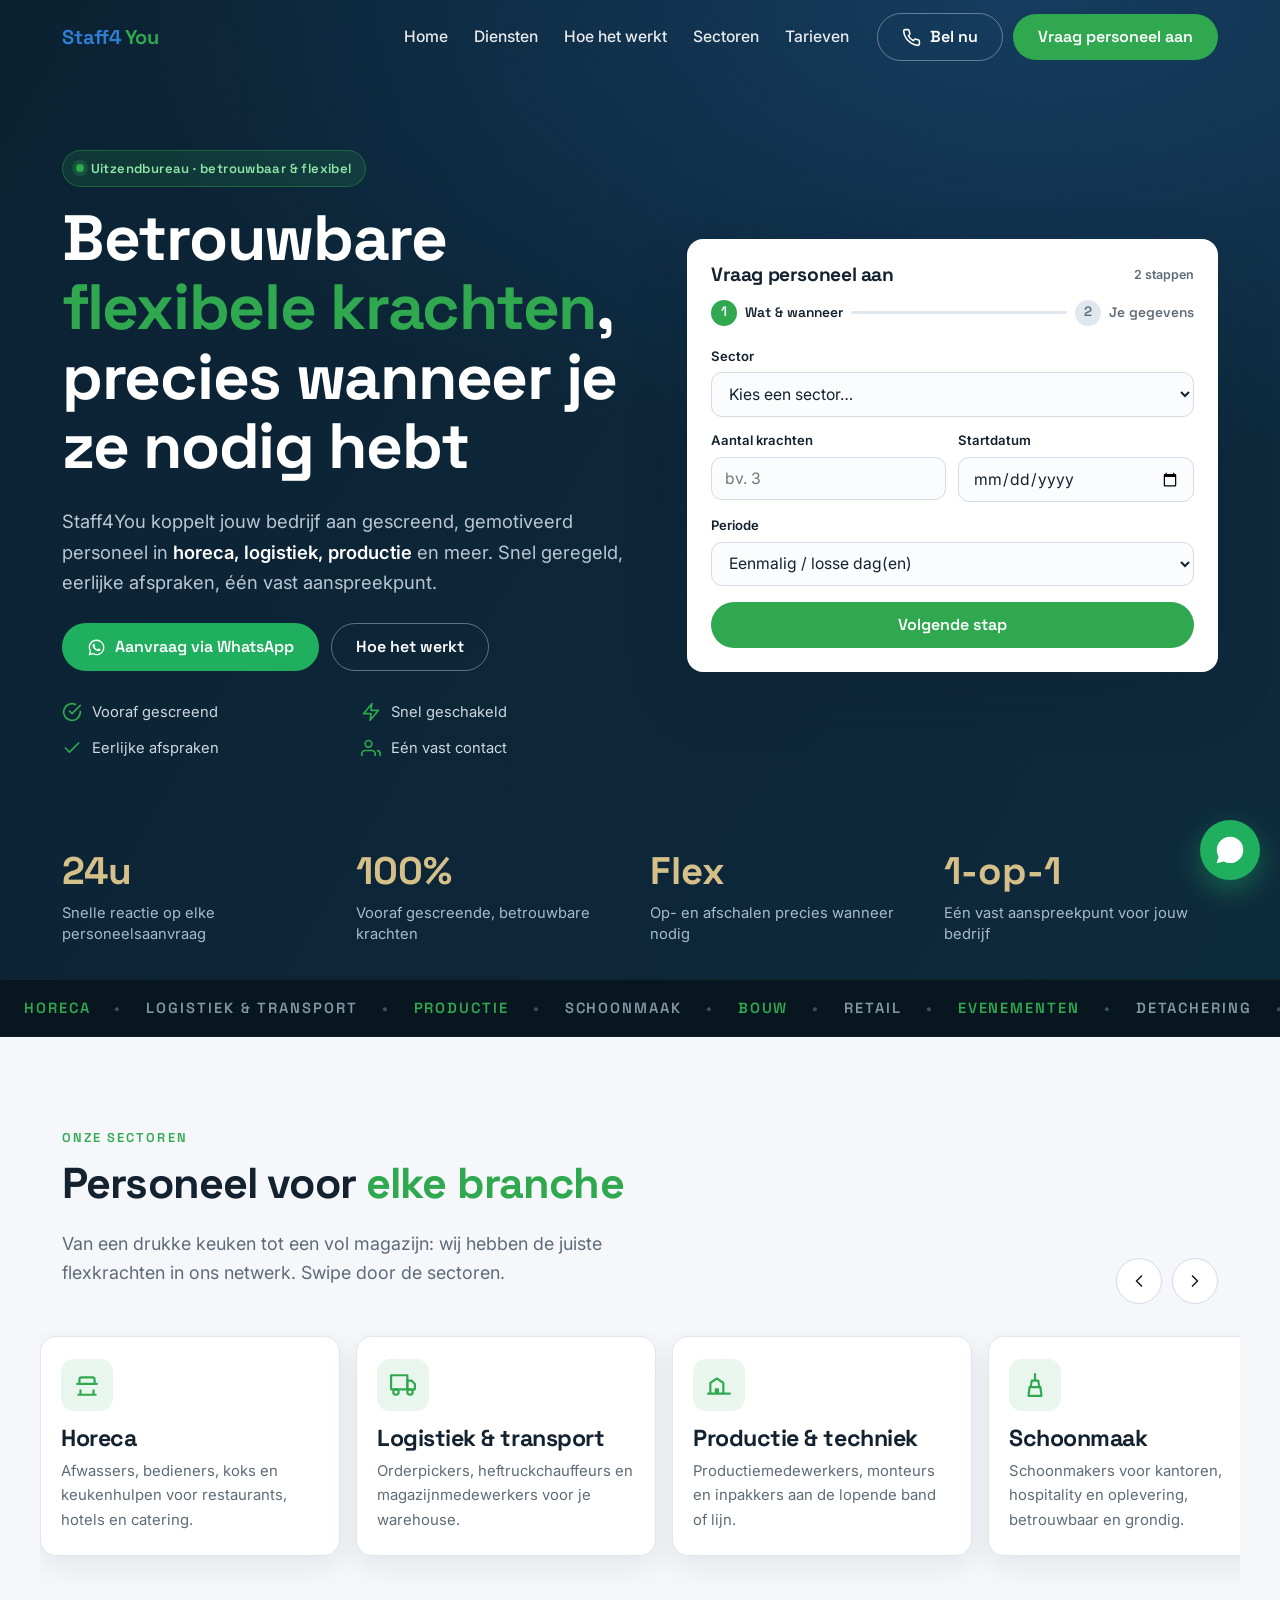
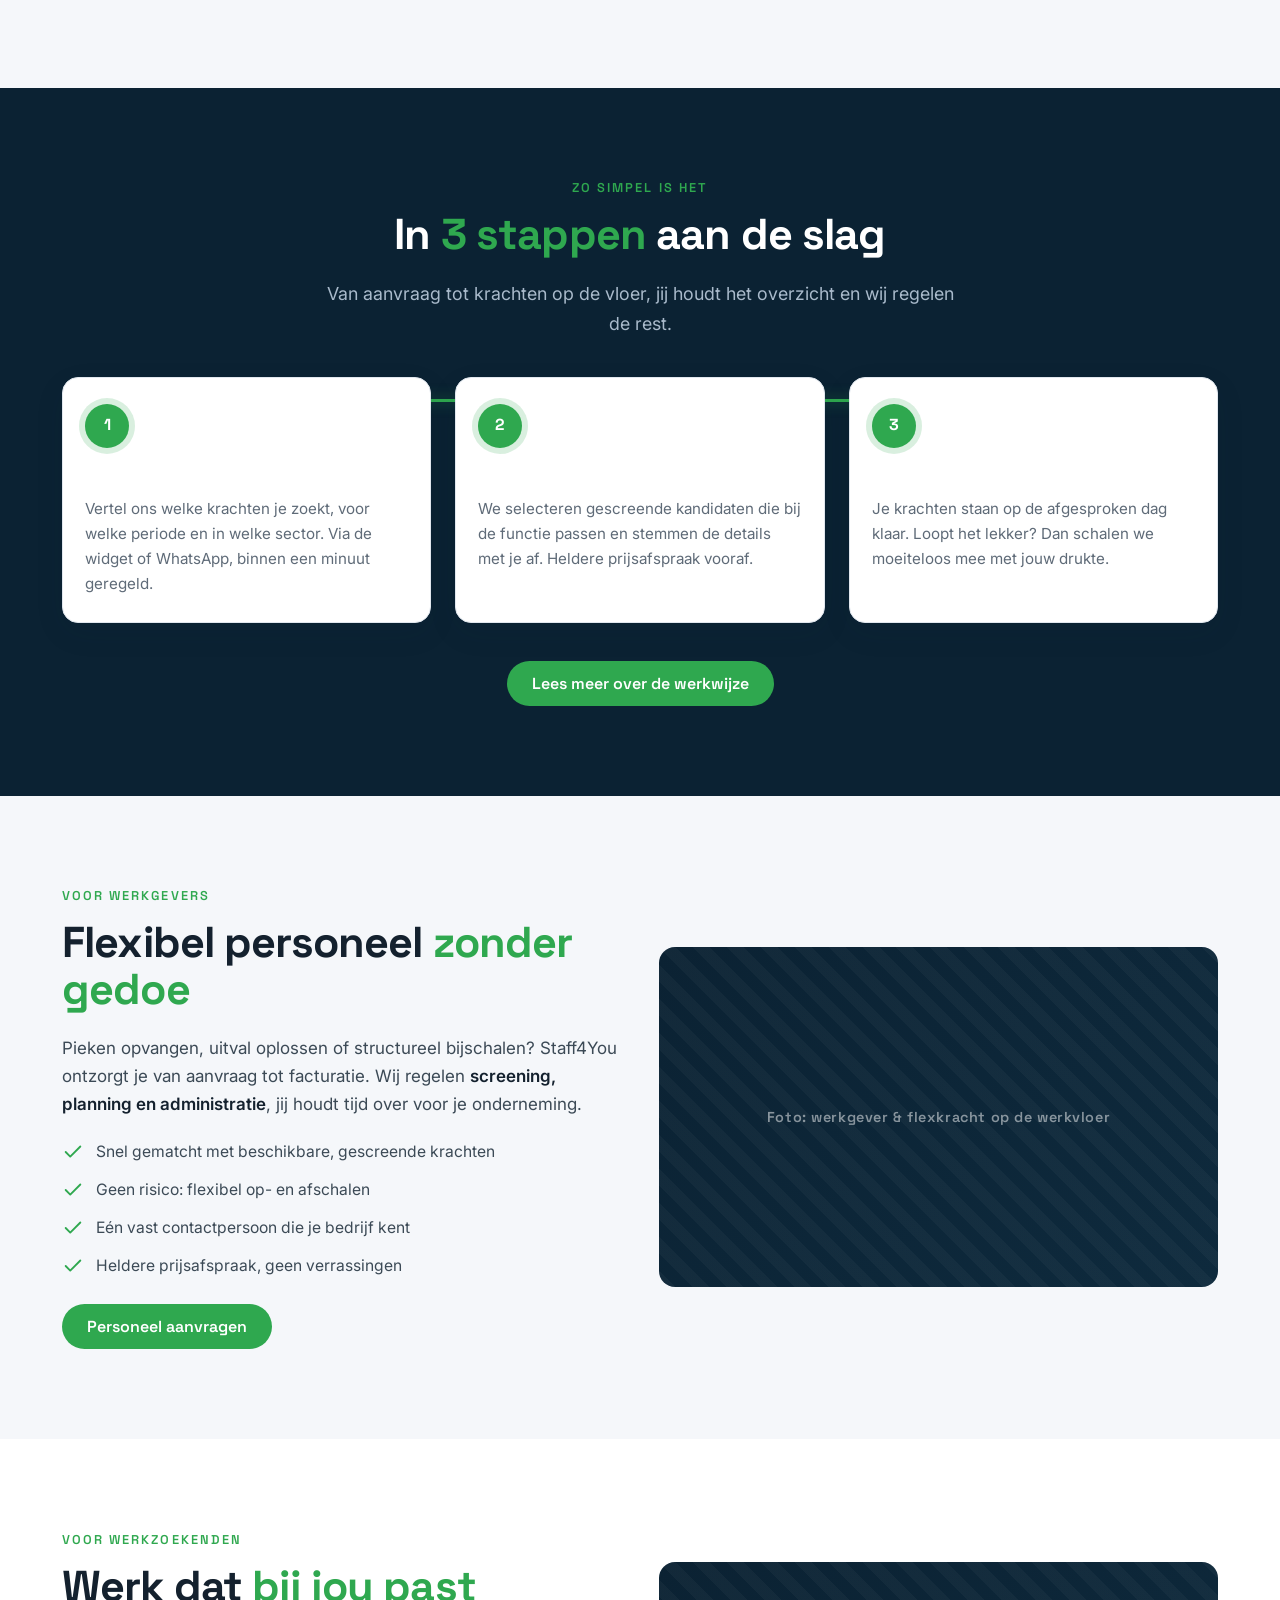
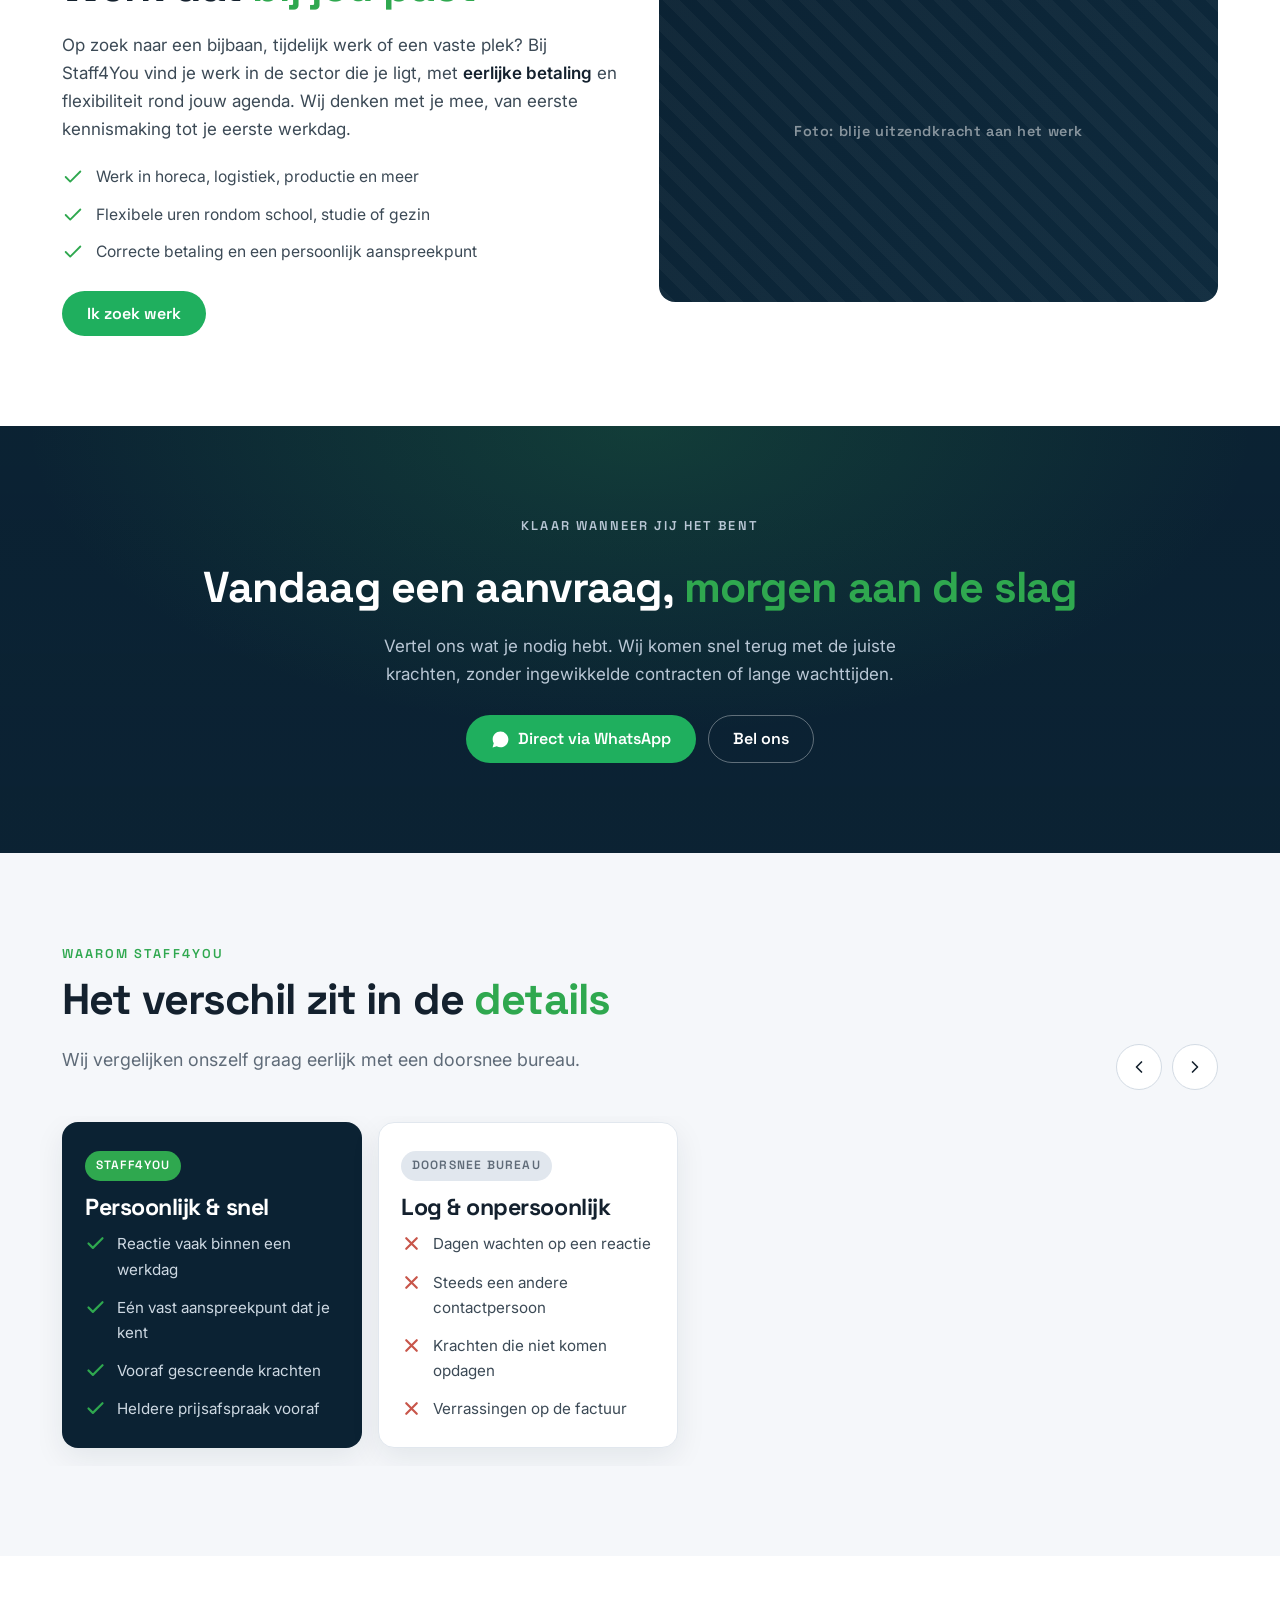
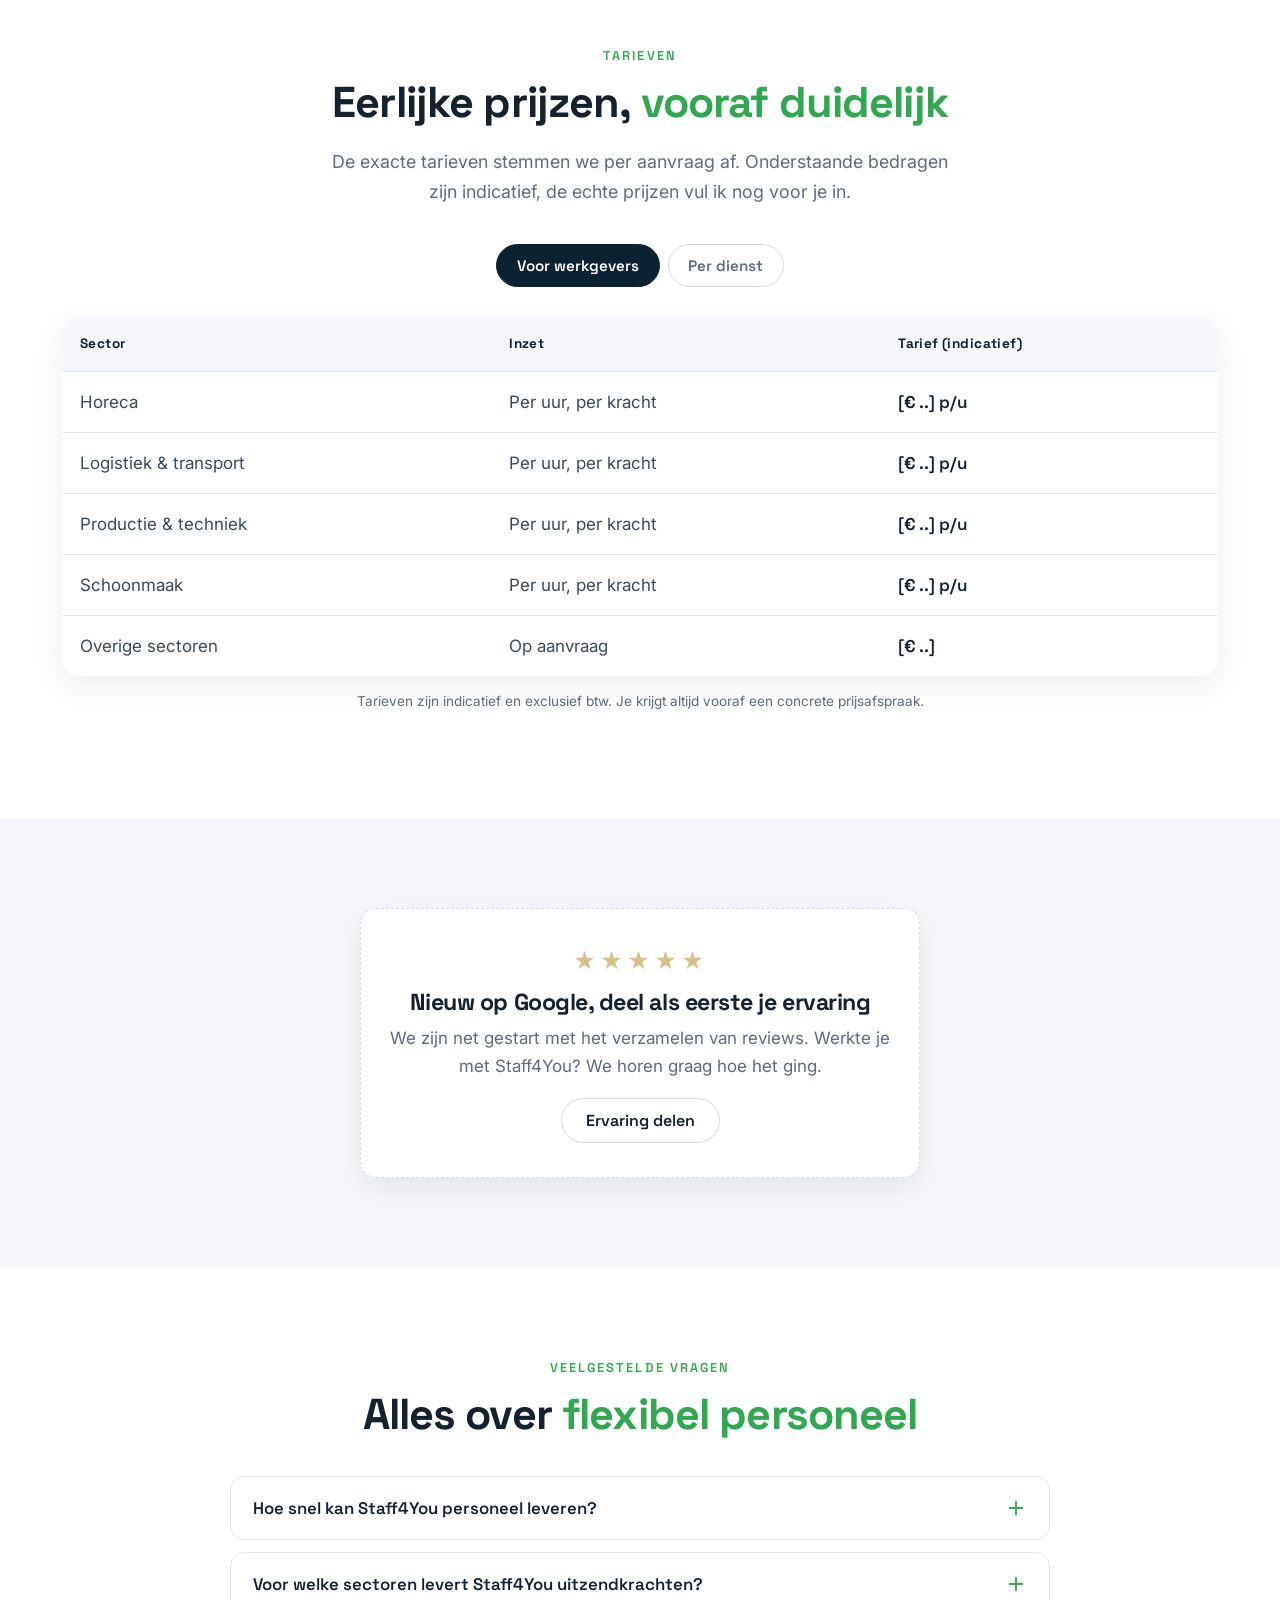
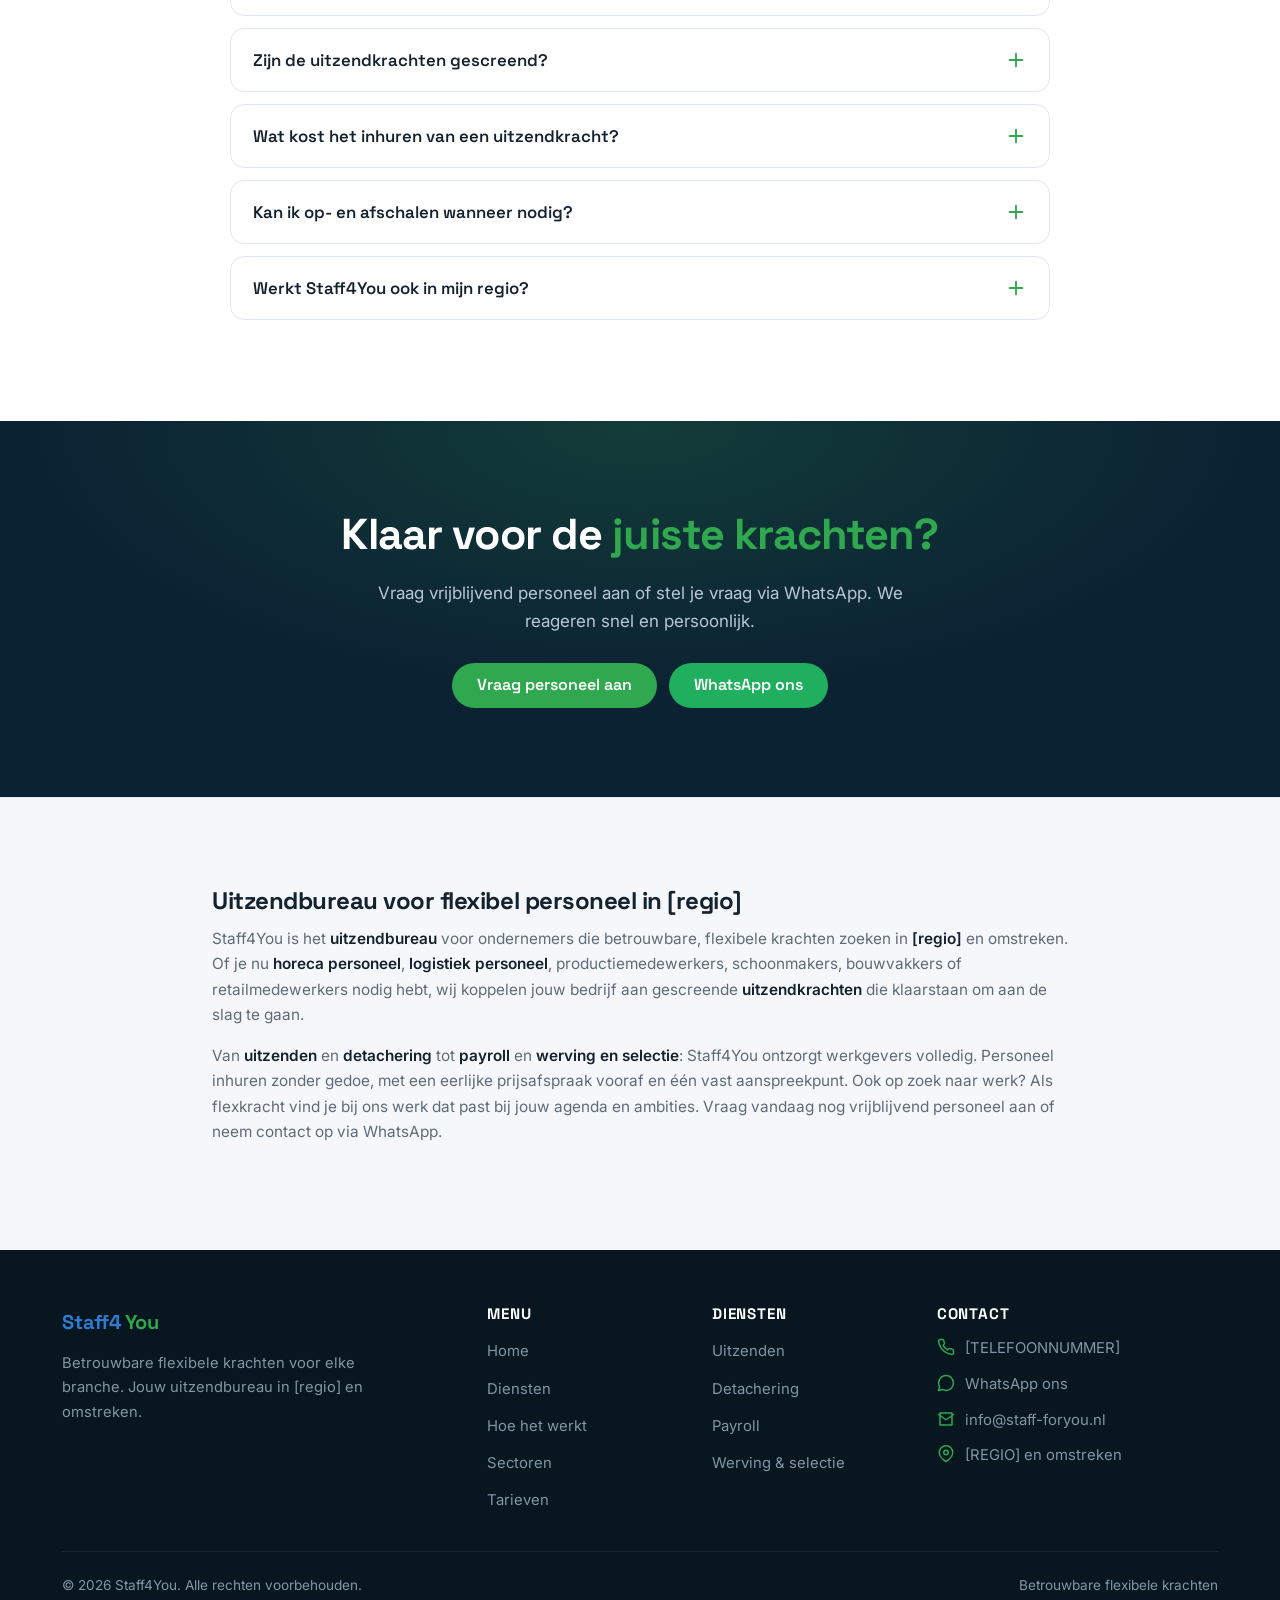
==== index.html @ c3984988 "Staff4You uitzendbureau: statische site (home, diensten, hoe het werkt) Palet Blauw & Groen, aanvraa" ====
<!DOCTYPE html>
<html lang="nl">
<head>
<meta charset="UTF-8">
<meta name="viewport" content="width=device-width, initial-scale=1.0">
<title>Staff4You | Uitzendbureau voor betrouwbare, flexibele krachten</title>
<meta name="description" content="Staff4You is jouw uitzendbureau voor betrouwbare, flexibele krachten in horeca, logistiek, productie en meer. Snel gescreend personeel in [regio]. Vraag vrijblijvend personeel aan via WhatsApp.">
<meta name="keywords" content="uitzendbureau, flexkrachten, personeel inhuren, horeca personeel, logistiek personeel, uitzendkracht [regio]">
<link rel="preconnect" href="https://fonts.googleapis.com">
<link rel="preconnect" href="https://fonts.gstatic.com" crossorigin>
<link href="https://fonts.googleapis.com/css2?family=Space+Grotesk:wght@500;600;700&family=Inter:wght@400;500;600&display=swap" rel="stylesheet">
<link rel="stylesheet" href="css/styles.css">
<link rel="icon" href="img/logo.png">
<script type="application/ld+json">
{
  "@context":"https://schema.org",
  "@type":"EmploymentAgency",
  "name":"Staff4You",
  "description":"Uitzendbureau voor betrouwbare, flexibele krachten in horeca, logistiek, productie en meer.",
  "email":"info@staff-foryou.nl",
  "areaServed":"[regio]",
  "url":"",
  "slogan":"Betrouwbare flexibele krachten",
  "knowsAbout":["Uitzendwerk","Detachering","Payroll","Werving en selectie"]
}
</script>
<script type="application/ld+json">
{
  "@context":"https://schema.org",
  "@type":"FAQPage",
  "mainEntity":[
    {"@type":"Question","name":"Hoe snel kan Staff4You personeel leveren?","acceptedAnswer":{"@type":"Answer","text":"Vaak reageren we binnen een werkdag op je aanvraag. Voor spoedaanvragen schakelen we direct met ons netwerk van beschikbare flexkrachten."}},
    {"@type":"Question","name":"Voor welke sectoren levert Staff4You uitzendkrachten?","acceptedAnswer":{"@type":"Answer","text":"Wij leveren personeel voor onder andere horeca, logistiek en transport, productie en techniek, schoonmaak, bouw, retail en evenementen."}},
    {"@type":"Question","name":"Zijn de uitzendkrachten van Staff4You gescreend?","acceptedAnswer":{"@type":"Answer","text":"Ja, elke kandidaat wordt vooraf gescreend op ervaring, betrouwbaarheid en de juiste papieren voor de functie."}},
    {"@type":"Question","name":"Wat kost het inhuren van een uitzendkracht?","acceptedAnswer":{"@type":"Answer","text":"De tarieven hangen af van functie, sector en periode. Je krijgt vooraf een heldere prijsafspraak, zonder verrassingen achteraf."}},
    {"@type":"Question","name":"Kan ik op- en afschalen wanneer nodig?","acceptedAnswer":{"@type":"Answer","text":"Zeker. Flexibiliteit is het uitgangspunt: je schaalt op tijdens drukke periodes en af zodra het rustiger wordt."}},
    {"@type":"Question","name":"Werkt Staff4You ook in mijn regio?","acceptedAnswer":{"@type":"Answer","text":"Wij zijn actief in [regio] en omstreken. Neem contact op om te checken of we ook bij jou personeel kunnen leveren."}}
  ]
}
</script>
</head>
<body>

<!-- ===== Header ===== -->
<header class="header">
  <div class="wrap bar">
    <a href="index.html" class="brand" aria-label="Staff4You home">
      <img src="img/logo.png" alt="Staff4You" onerror="this.style.display='none';this.nextElementSibling.style.display='flex'">
      <span class="brand-fallback" style="display:none"><span class="b1">Staff4</span><span class="b2">You</span></span>
    </a>
    <nav class="nav">
      <a href="index.html">Home</a>
      <a href="diensten.html">Diensten</a>
      <a href="hoe-het-werkt.html">Hoe het werkt</a>
      <a href="index.html#sectoren">Sectoren</a>
      <a href="index.html#tarieven">Tarieven</a>
    </nav>
    <div class="header-cta">
      <a class="btn btn-ghost-light" data-tel href="#"><svg viewBox="0 0 24 24" fill="none" stroke="currentColor" stroke-width="2" stroke-linecap="round" stroke-linejoin="round"><path d="M22 16.92v3a2 2 0 0 1-2.18 2 19.79 19.79 0 0 1-8.63-3.07 19.5 19.5 0 0 1-6-6 19.79 19.79 0 0 1-3.07-8.67A2 2 0 0 1 4.11 2h3a2 2 0 0 1 2 1.72c.13.9.36 1.79.7 2.63a2 2 0 0 1-.45 2.11L8.09 9.91a16 16 0 0 0 6 6l1.45-1.27a2 2 0 0 1 2.11-.45c.84.34 1.73.57 2.63.7A2 2 0 0 1 22 16.92z"/></svg>Bel nu</a>
      <a class="btn btn-accent" href="#aanvraag">Vraag personeel aan</a>
    </div>
    <button class="hamburger" id="menuOpen" aria-label="Menu openen"><span></span><span></span><span></span></button>
  </div>
</header>

<!-- Mobiel menu -->
<div class="mobile-menu" id="mobileMenu">
  <div class="mm-top">
    <span class="brand"><span class="brand-fallback"><span class="b1">Staff4</span><span class="b2">You</span></span></span>
    <button class="mm-close" id="menuClose" aria-label="Menu sluiten">&times;</button>
  </div>
  <a href="index.html">Home</a>
  <a href="diensten.html">Diensten</a>
  <a href="hoe-het-werkt.html">Hoe het werkt</a>
  <a href="index.html#sectoren">Sectoren</a>
  <a href="index.html#tarieven">Tarieven</a>
  <div class="mm-cta">
    <a class="btn btn-accent" href="#aanvraag">Vraag personeel aan</a>
    <a class="btn btn-ghost-light" data-tel href="#">Bel nu</a>
  </div>
</div>

<!-- ===== Hero ===== -->
<section class="hero" id="top">
  <div class="hero-bg"></div>
  <div class="wrap">
    <div class="hero-grid">
      <div>
        <span class="badge-pill"><span class="dot"></span>Uitzendbureau &middot; betrouwbaar &amp; flexibel</span>
        <h1>Betrouwbare<br><span class="accent">flexibele krachten</span>,<br>precies wanneer je ze nodig hebt</h1>
        <p class="hero-sub">Staff4You koppelt jouw bedrijf aan gescreend, gemotiveerd personeel in <strong>horeca, logistiek, productie</strong> en meer. Snel geregeld, eerlijke afspraken, één vast aanspreekpunt.</p>
        <div class="hero-actions">
          <a class="btn btn-wa" data-wa="Hoi Staff4You, ik wil graag personeel aanvragen." href="#"><svg viewBox="0 0 24 24" fill="currentColor"><path d="M12.04 2C6.58 2 2.13 6.45 2.13 11.91c0 1.75.46 3.45 1.32 4.95L2 22l5.25-1.38a9.9 9.9 0 0 0 4.79 1.22h.01c5.46 0 9.91-4.45 9.91-9.91 0-2.65-1.03-5.14-2.9-7.01A9.82 9.82 0 0 0 12.04 2zm0 18.15h-.01a8.2 8.2 0 0 1-4.19-1.15l-.3-.18-3.11.82.83-3.04-.2-.31a8.24 8.24 0 0 1-1.26-4.38c0-4.54 3.7-8.24 8.25-8.24 2.2 0 4.27.86 5.82 2.42a8.18 8.18 0 0 1 2.41 5.83c0 4.54-3.7 8.24-8.24 8.24zm4.52-6.17c-.25-.12-1.47-.72-1.69-.81-.23-.08-.39-.12-.56.12-.16.25-.64.81-.79.97-.14.17-.29.19-.54.06-.25-.12-1.05-.39-2-1.23-.74-.66-1.24-1.47-1.38-1.72-.14-.25-.02-.38.11-.51.11-.11.25-.29.37-.43.13-.14.17-.25.25-.41.08-.17.04-.31-.02-.43-.06-.12-.56-1.35-.77-1.85-.2-.48-.41-.42-.56-.43-.14-.01-.31-.01-.48-.01-.17 0-.43.06-.66.31-.23.25-.86.85-.86 2.07 0 1.22.89 2.4 1.01 2.56.12.17 1.75 2.67 4.23 3.74.59.26 1.05.41 1.41.52.59.19 1.13.16 1.56.1.48-.07 1.47-.6 1.68-1.18.21-.58.21-1.07.14-1.18-.06-.11-.22-.17-.47-.29z"/></svg>Aanvraag via WhatsApp</a>
          <a class="btn btn-ghost-light" href="hoe-het-werkt.html">Hoe het werkt</a>
        </div>
        <div class="trust-chips">
          <div class="chip"><svg viewBox="0 0 24 24" fill="none" stroke="currentColor" stroke-width="2" stroke-linecap="round" stroke-linejoin="round"><path d="M22 11.08V12a10 10 0 1 1-5.93-9.14"/><polyline points="22 4 12 14.01 9 11.01"/></svg>Vooraf gescreend</div>
          <div class="chip"><svg viewBox="0 0 24 24" fill="none" stroke="currentColor" stroke-width="2" stroke-linecap="round" stroke-linejoin="round"><path d="M13 2L3 14h9l-1 8 10-12h-9l1-8z"/></svg>Snel geschakeld</div>
          <div class="chip"><svg viewBox="0 0 24 24" fill="none" stroke="currentColor" stroke-width="2" stroke-linecap="round" stroke-linejoin="round"><path d="M20 6L9 17l-5-5"/></svg>Eerlijke afspraken</div>
          <div class="chip"><svg viewBox="0 0 24 24" fill="none" stroke="currentColor" stroke-width="2" stroke-linecap="round" stroke-linejoin="round"><path d="M17 21v-2a4 4 0 0 0-4-4H5a4 4 0 0 0-4 4v2"/><circle cx="9" cy="7" r="4"/><path d="M23 21v-2a4 4 0 0 0-3-3.87"/></svg>Eén vast contact</div>
        </div>
      </div>

      <!-- Aanvraag-widget -->
      <div class="widget reveal" id="aanvraag">
        <div class="widget-head">
          <h3>Vraag personeel aan</h3>
          <span style="font-size:.78rem;color:var(--muted);font-weight:600">2 stappen</span>
        </div>
        <div class="widget-steps">
          <span class="wstep active" data-step="1"><span class="num">1</span>Wat &amp; wanneer</span>
          <span class="wline"></span>
          <span class="wstep" data-step="2"><span class="num">2</span>Je gegevens</span>
        </div>

        <div class="wpanel active" data-panel="1">
          <div class="wfield">
            <label for="w-sector">Sector</label>
            <select id="w-sector" name="sector" required>
              <option value="">Kies een sector…</option>
              <option>Horeca</option>
              <option>Logistiek &amp; transport</option>
              <option>Productie &amp; techniek</option>
              <option>Schoonmaak</option>
              <option>Bouw</option>
              <option>Retail</option>
              <option>Evenementen</option>
              <option>Anders</option>
            </select>
            <span class="werr">Kies een sector</span>
          </div>
          <div class="wrow">
            <div class="wfield">
              <label for="w-aantal">Aantal krachten</label>
              <input id="w-aantal" name="aantal" type="number" min="1" placeholder="bv. 3" required>
              <span class="werr">Vul een aantal in</span>
            </div>
            <div class="wfield">
              <label for="w-start">Startdatum</label>
              <input id="w-start" name="startdatum" type="date" required>
              <span class="werr">Kies een datum</span>
            </div>
          </div>
          <div class="wfield">
            <label for="w-periode">Periode</label>
            <select id="w-periode" name="periode">
              <option>Eenmalig / losse dag(en)</option>
              <option>Enkele weken</option>
              <option>Enkele maanden</option>
              <option>Langdurig / vast zicht</option>
              <option>Weet ik nog niet</option>
            </select>
          </div>
          <div class="wnav">
            <button class="btn btn-accent" data-next-step type="button">Volgende stap</button>
          </div>
        </div>

        <div class="wpanel" data-panel="2">
          <div class="wfield">
            <label for="w-bedrijf">Bedrijfsnaam</label>
            <input id="w-bedrijf" name="bedrijf" type="text" placeholder="Jouw bedrijf" required>
            <span class="werr">Vul je bedrijfsnaam in</span>
          </div>
          <div class="wrow">
            <div class="wfield">
              <label for="w-contact">Contactpersoon</label>
              <input id="w-contact" name="contact" type="text" placeholder="Voor- en achternaam" required>
              <span class="werr">Vul je naam in</span>
            </div>
            <div class="wfield">
              <label for="w-info">Telefoon of e-mail</label>
              <input id="w-info" name="contactinfo" type="text" placeholder="Zodat we je bereiken" required>
              <span class="werr">Vul je contact in</span>
            </div>
          </div>
          <div class="wfield">
            <label>Wensen (optioneel)</label>
            <div class="opt-grid">
              <label class="opt"><input type="checkbox" data-label="Met ervaring"><svg viewBox="0 0 24 24" fill="none" stroke="currentColor" stroke-width="2" stroke-linecap="round" stroke-linejoin="round"><path d="M12 2l2.4 7.4H22l-6 4.6 2.3 7.4-6.3-4.6L5.7 21 8 14 2 9.4h7.6z"/></svg>Met ervaring</label>
              <label class="opt"><input type="checkbox" data-label="Direct beschikbaar"><svg viewBox="0 0 24 24" fill="none" stroke="currentColor" stroke-width="2" stroke-linecap="round" stroke-linejoin="round"><circle cx="12" cy="12" r="9"/><path d="M12 7v5l3 2"/></svg>Direct beschikbaar</label>
              <label class="opt"><input type="checkbox" data-label="Eigen vervoer"><svg viewBox="0 0 24 24" fill="none" stroke="currentColor" stroke-width="2" stroke-linecap="round" stroke-linejoin="round"><path d="M5 17h14M5 17a2 2 0 1 1-4 0 2 2 0 0 1 4 0zm14 0a2 2 0 1 0 4 0 2 2 0 0 0-4 0zM3 12l2-5h11l3 5"/></svg>Eigen vervoer</label>
              <label class="opt"><input type="checkbox" data-label="Weekend/avond"><svg viewBox="0 0 24 24" fill="none" stroke="currentColor" stroke-width="2" stroke-linecap="round" stroke-linejoin="round"><path d="M21 12.79A9 9 0 1 1 11.21 3 7 7 0 0 0 21 12.79z"/></svg>Weekend/avond</label>
            </div>
          </div>
          <div class="wfield">
            <label for="w-opm">Opmerkingen</label>
            <textarea id="w-opm" name="opmerkingen" placeholder="Functie, locatie of andere details"></textarea>
          </div>
          <div class="wnav">
            <button class="btn btn-ghost" data-prev-step type="button">Terug</button>
            <button class="btn btn-wa" data-submit type="button"><svg viewBox="0 0 24 24" fill="currentColor"><path d="M12.04 2C6.58 2 2.13 6.45 2.13 11.91c0 1.75.46 3.45 1.32 4.95L2 22l5.25-1.38a9.9 9.9 0 0 0 4.79 1.22h.01c5.46 0 9.91-4.45 9.91-9.91 0-2.65-1.03-5.14-2.9-7.01A9.82 9.82 0 0 0 12.04 2z"/></svg>Verstuur via WhatsApp</button>
          </div>
          <p class="widget-note"><svg viewBox="0 0 24 24" fill="none" stroke="currentColor" stroke-width="2"><path d="M12 22s8-4 8-10V5l-8-3-8 3v7c0 6 8 10 8 10z"/></svg>Je aanvraag opent in WhatsApp, verstuur zelf de laatste tik.</p>
        </div>
      </div>
    </div>
  </div>

  <!-- Feiten-balk -->
  <div class="facts">
    <div class="wrap">
      <div class="fact reveal"><div class="fnum">24u</div><p>Snelle reactie op elke personeelsaanvraag</p></div>
      <div class="fact reveal"><div class="fnum">100%</div><p>Vooraf gescreende, betrouwbare krachten</p></div>
      <div class="fact reveal"><div class="fnum">Flex</div><p>Op- en afschalen precies wanneer nodig</p></div>
      <div class="fact reveal"><div class="fnum">1-op-1</div><p>Eén vast aanspreekpunt voor jouw bedrijf</p></div>
    </div>
  </div>
</section>

<!-- Marquee -->
<div class="marquee" aria-hidden="true">
  <div class="marquee-track">
    <span><b>Horeca</b></span><span class="sep">&bull;</span><span>Logistiek &amp; transport</span><span class="sep">&bull;</span><span><b>Productie</b></span><span class="sep">&bull;</span><span>Schoonmaak</span><span class="sep">&bull;</span><span><b>Bouw</b></span><span class="sep">&bull;</span><span>Retail</span><span class="sep">&bull;</span><span><b>Evenementen</b></span><span class="sep">&bull;</span><span>Detachering</span><span class="sep">&bull;</span><span><b>Payroll</b></span><span class="sep">&bull;</span><span>Werving &amp; selectie</span><span class="sep">&bull;</span>
    <span><b>Horeca</b></span><span class="sep">&bull;</span><span>Logistiek &amp; transport</span><span class="sep">&bull;</span><span><b>Productie</b></span><span class="sep">&bull;</span><span>Schoonmaak</span><span class="sep">&bull;</span><span><b>Bouw</b></span><span class="sep">&bull;</span><span>Retail</span><span class="sep">&bull;</span><span><b>Evenementen</b></span><span class="sep">&bull;</span><span>Detachering</span><span class="sep">&bull;</span><span><b>Payroll</b></span><span class="sep">&bull;</span><span>Werving &amp; selectie</span><span class="sep">&bull;</span>
  </div>
</div>

<!-- ===== Sectoren (swipe-track) ===== -->
<section class="sec" id="sectoren" data-track>
  <div class="wrap">
    <div class="track-head">
      <div class="sec-head" style="margin-bottom:0">
        <p class="eyebrow">Onze sectoren</p>
        <h2>Personeel voor <span class="accent">elke branche</span></h2>
        <p class="lead">Van een drukke keuken tot een vol magazijn: wij hebben de juiste flexkrachten in ons netwerk. Swipe door de sectoren.</p>
      </div>
      <div class="track-arrows">
        <button data-prev aria-label="Vorige"><svg viewBox="0 0 24 24" fill="none" stroke="currentColor" stroke-width="2" stroke-linecap="round" stroke-linejoin="round"><path d="M15 18l-6-6 6-6"/></svg></button>
        <button data-next aria-label="Volgende"><svg viewBox="0 0 24 24" fill="none" stroke="currentColor" stroke-width="2" stroke-linecap="round" stroke-linejoin="round"><path d="M9 18l6-6-6-6"/></svg></button>
      </div>
    </div>
    <div class="track">
      <article class="sector-card">
        <div class="sector-ico"><svg viewBox="0 0 24 24" fill="none" stroke="currentColor" stroke-width="2" stroke-linecap="round" stroke-linejoin="round"><path d="M3 11h18M5 11V7a2 2 0 0 1 2-2h10a2 2 0 0 1 2 2v4M6 21v-4M18 21v-4M4 21h16"/></svg></div>
        <h3>Horeca</h3>
        <p>Afwassers, bedieners, koks en keukenhulpen voor restaurants, hotels en catering.</p>
      </article>
      <article class="sector-card">
        <div class="sector-ico"><svg viewBox="0 0 24 24" fill="none" stroke="currentColor" stroke-width="2" stroke-linecap="round" stroke-linejoin="round"><rect x="1" y="3" width="15" height="13"/><path d="M16 8h4l3 3v5h-7V8z"/><circle cx="5.5" cy="18.5" r="2.5"/><circle cx="18.5" cy="18.5" r="2.5"/></svg></div>
        <h3>Logistiek &amp; transport</h3>
        <p>Orderpickers, heftruckchauffeurs en magazijnmedewerkers voor je warehouse.</p>
      </article>
      <article class="sector-card">
        <div class="sector-ico"><svg viewBox="0 0 24 24" fill="none" stroke="currentColor" stroke-width="2" stroke-linecap="round" stroke-linejoin="round"><path d="M2 20h20M4 20V10l6-4 6 4v10M9 20v-4h2v4"/></svg></div>
        <h3>Productie &amp; techniek</h3>
        <p>Productiemedewerkers, monteurs en inpakkers aan de lopende band of lijn.</p>
      </article>
      <article class="sector-card">
        <div class="sector-ico"><svg viewBox="0 0 24 24" fill="none" stroke="currentColor" stroke-width="2" stroke-linecap="round" stroke-linejoin="round"><path d="M12 2v6M9 8h6l1 6H8l1-6zM7 14l-1 8h12l-1-8"/></svg></div>
        <h3>Schoonmaak</h3>
        <p>Schoonmakers voor kantoren, hospitality en oplevering, betrouwbaar en grondig.</p>
      </article>
      <article class="sector-card">
        <div class="sector-ico"><svg viewBox="0 0 24 24" fill="none" stroke="currentColor" stroke-width="2" stroke-linecap="round" stroke-linejoin="round"><path d="M2 22l4-1 12-12-3-3L3 18l-1 4zM14 6l4 4M17 3l4 4-2 2-4-4z"/></svg></div>
        <h3>Bouw</h3>
        <p>Bouwvakkers, timmerlieden en algemeen bouwpersoneel voor op de bouwplaats.</p>
      </article>
      <article class="sector-card">
        <div class="sector-ico"><svg viewBox="0 0 24 24" fill="none" stroke="currentColor" stroke-width="2" stroke-linecap="round" stroke-linejoin="round"><path d="M6 2L3 6v14a2 2 0 0 0 2 2h14a2 2 0 0 0 2-2V6l-3-4zM3 6h18M16 10a4 4 0 0 1-8 0"/></svg></div>
        <h3>Retail</h3>
        <p>Verkoopmedewerkers, vakkenvullers en kassamedewerkers voor piekperiodes.</p>
      </article>
      <article class="sector-card">
        <div class="sector-ico"><svg viewBox="0 0 24 24" fill="none" stroke="currentColor" stroke-width="2" stroke-linecap="round" stroke-linejoin="round"><path d="M4 21V8l8-5 8 5v13M9 21v-6h6v6M12 3v2"/></svg></div>
        <h3>Evenementen</h3>
        <p>Op- en afbouw, hosts en horeca-crew voor festivals, beurzen en events.</p>
      </article>
    </div>
    <p class="swipe-hint"><svg viewBox="0 0 24 24" fill="none" stroke="currentColor" stroke-width="2" stroke-linecap="round" stroke-linejoin="round"><path d="M5 12h14M13 6l6 6-6 6"/></svg>Swipe voor meer sectoren</p>
  </div>
</section>

<!-- ===== Hoe het werkt ===== -->
<section class="sec sec-dark">
  <div class="wrap">
    <div class="sec-head center">
      <p class="eyebrow">Zo simpel is het</p>
      <h2>In <span class="accent">3 stappen</span> aan de slag</h2>
      <p class="lead" style="margin:0 auto">Van aanvraag tot krachten op de vloer, jij houdt het overzicht en wij regelen de rest.</p>
    </div>
    <div class="steps">
      <div class="steps-line"></div>
      <article class="step">
        <div class="step-n">1</div>
        <h3>Jij vraagt aan</h3>
        <p>Vertel ons welke krachten je zoekt, voor welke periode en in welke sector. Via de widget of WhatsApp, binnen een minuut geregeld.</p>
      </article>
      <article class="step">
        <div class="step-n">2</div>
        <h3>Wij matchen</h3>
        <p>We selecteren gescreende kandidaten die bij de functie passen en stemmen de details met je af. Heldere prijsafspraak vooraf.</p>
      </article>
      <article class="step">
        <div class="step-n">3</div>
        <h3>Aan het werk</h3>
        <p>Je krachten staan op de afgesproken dag klaar. Loopt het lekker? Dan schalen we moeiteloos mee met jouw drukte.</p>
      </article>
    </div>
    <div style="text-align:center;margin-top:38px">
      <a class="btn btn-accent" href="hoe-het-werkt.html">Lees meer over de werkwijze</a>
    </div>
  </div>
</section>

<!-- ===== Voor werkgevers (split) ===== -->
<section class="sec">
  <div class="wrap">
    <div class="split">
      <div class="reveal">
        <p class="eyebrow">Voor werkgevers</p>
        <h2>Flexibel personeel <span class="accent">zonder gedoe</span></h2>
        <p>Pieken opvangen, uitval oplossen of structureel bijschalen? Staff4You ontzorgt je van aanvraag tot facturatie. Wij regelen <strong>screening, planning en administratie</strong>, jij houdt tijd over voor je onderneming.</p>
        <ul class="feature-list">
          <li><svg viewBox="0 0 24 24" fill="none" stroke="currentColor" stroke-width="2" stroke-linecap="round" stroke-linejoin="round"><path d="M20 6L9 17l-5-5"/></svg>Snel gematcht met beschikbare, gescreende krachten</li>
          <li><svg viewBox="0 0 24 24" fill="none" stroke="currentColor" stroke-width="2" stroke-linecap="round" stroke-linejoin="round"><path d="M20 6L9 17l-5-5"/></svg>Geen risico: flexibel op- en afschalen</li>
          <li><svg viewBox="0 0 24 24" fill="none" stroke="currentColor" stroke-width="2" stroke-linecap="round" stroke-linejoin="round"><path d="M20 6L9 17l-5-5"/></svg>Eén vast contactpersoon die je bedrijf kent</li>
          <li><svg viewBox="0 0 24 24" fill="none" stroke="currentColor" stroke-width="2" stroke-linecap="round" stroke-linejoin="round"><path d="M20 6L9 17l-5-5"/></svg>Heldere prijsafspraak, geen verrassingen</li>
        </ul>
        <div style="margin-top:1.6rem"><a class="btn btn-accent" href="#aanvraag">Personeel aanvragen</a></div>
      </div>
      <div class="photo reveal" data-label="Foto: werkgever &amp; flexkracht op de werkvloer">
        <img src="img/werkgevers.jpg" alt="Flexibel personeel op de werkvloer via Staff4You" onerror="this.style.display='none'">
      </div>
    </div>
  </div>
</section>

<!-- ===== Voor werkzoekenden (split omgekeerd) ===== -->
<section class="sec" style="background:#fff">
  <div class="wrap">
    <div class="split rev">
      <div class="photo reveal" data-label="Foto: blije uitzendkracht aan het werk">
        <img src="img/werkzoekenden.jpg" alt="Aan het werk als uitzendkracht bij Staff4You" onerror="this.style.display='none'">
      </div>
      <div class="reveal">
        <p class="eyebrow">Voor werkzoekenden</p>
        <h2>Werk dat <span class="accent">bij jou past</span></h2>
        <p>Op zoek naar een bijbaan, tijdelijk werk of een vaste plek? Bij Staff4You vind je werk in de sector die je ligt, met <strong>eerlijke betaling</strong> en flexibiliteit rond jouw agenda. Wij denken met je mee, van eerste kennismaking tot je eerste werkdag.</p>
        <ul class="feature-list">
          <li><svg viewBox="0 0 24 24" fill="none" stroke="currentColor" stroke-width="2" stroke-linecap="round" stroke-linejoin="round"><path d="M20 6L9 17l-5-5"/></svg>Werk in horeca, logistiek, productie en meer</li>
          <li><svg viewBox="0 0 24 24" fill="none" stroke="currentColor" stroke-width="2" stroke-linecap="round" stroke-linejoin="round"><path d="M20 6L9 17l-5-5"/></svg>Flexibele uren rondom school, studie of gezin</li>
          <li><svg viewBox="0 0 24 24" fill="none" stroke="currentColor" stroke-width="2" stroke-linecap="round" stroke-linejoin="round"><path d="M20 6L9 17l-5-5"/></svg>Correcte betaling en een persoonlijk aanspreekpunt</li>
        </ul>
        <div style="margin-top:1.6rem"><a class="btn btn-wa" data-wa="Hoi Staff4You, ik ben op zoek naar werk." href="#">Ik zoek werk</a></div>
      </div>
    </div>
  </div>
</section>

<!-- ===== Foto-sectie met overlay ===== -->
<section class="sec cta-band" style="background-image:linear-gradient(rgba(11,34,51,.86),rgba(11,34,51,.92)),url('img/team-overlay.jpg');background-size:cover;background-position:center">
  <div class="wrap">
    <p class="eyebrow" style="text-align:center">Klaar wanneer jij het bent</p>
    <h2>Vandaag een aanvraag, <span class="accent">morgen aan de slag</span></h2>
    <p>Vertel ons wat je nodig hebt. Wij komen snel terug met de juiste krachten, zonder ingewikkelde contracten of lange wachttijden.</p>
    <div class="cta-actions">
      <a class="btn btn-wa" data-wa="Hoi Staff4You, ik wil personeel aanvragen." href="#"><svg viewBox="0 0 24 24" fill="currentColor"><path d="M12.04 2C6.58 2 2.13 6.45 2.13 11.91c0 1.75.46 3.45 1.32 4.95L2 22l5.25-1.38a9.9 9.9 0 0 0 4.79 1.22c5.46 0 9.91-4.45 9.91-9.91 0-2.65-1.03-5.14-2.9-7.01A9.82 9.82 0 0 0 12.04 2z"/></svg>Direct via WhatsApp</a>
      <a class="btn btn-ghost-light" data-tel href="#">Bel ons</a>
    </div>
  </div>
</section>

<!-- ===== Waarom Staff4You (vergelijking swipe) ===== -->
<section class="sec compare-grid" data-track>
  <div class="wrap">
    <div class="track-head">
      <div class="sec-head" style="margin-bottom:0">
        <p class="eyebrow">Waarom Staff4You</p>
        <h2>Het verschil zit in de <span class="accent">details</span></h2>
        <p class="lead">Wij vergelijken onszelf graag eerlijk met een doorsnee bureau.</p>
      </div>
      <div class="track-arrows">
        <button data-prev aria-label="Vorige"><svg viewBox="0 0 24 24" fill="none" stroke="currentColor" stroke-width="2" stroke-linecap="round" stroke-linejoin="round"><path d="M15 18l-6-6 6-6"/></svg></button>
        <button data-next aria-label="Volgende"><svg viewBox="0 0 24 24" fill="none" stroke="currentColor" stroke-width="2" stroke-linecap="round" stroke-linejoin="round"><path d="M9 18l6-6-6-6"/></svg></button>
      </div>
    </div>
    <div class="track">
      <article class="compare-card us">
        <span class="tag">Staff4You</span>
        <h3>Persoonlijk &amp; snel</h3>
        <ul class="compare-list">
          <li><svg class="ok" viewBox="0 0 24 24" fill="none" stroke="currentColor" stroke-width="2.5" stroke-linecap="round" stroke-linejoin="round"><path d="M20 6L9 17l-5-5"/></svg>Reactie vaak binnen een werkdag</li>
          <li><svg class="ok" viewBox="0 0 24 24" fill="none" stroke="currentColor" stroke-width="2.5" stroke-linecap="round" stroke-linejoin="round"><path d="M20 6L9 17l-5-5"/></svg>Eén vast aanspreekpunt dat je kent</li>
          <li><svg class="ok" viewBox="0 0 24 24" fill="none" stroke="currentColor" stroke-width="2.5" stroke-linecap="round" stroke-linejoin="round"><path d="M20 6L9 17l-5-5"/></svg>Vooraf gescreende krachten</li>
          <li><svg class="ok" viewBox="0 0 24 24" fill="none" stroke="currentColor" stroke-width="2.5" stroke-linecap="round" stroke-linejoin="round"><path d="M20 6L9 17l-5-5"/></svg>Heldere prijsafspraak vooraf</li>
        </ul>
      </article>
      <article class="compare-card them">
        <span class="tag">Doorsnee bureau</span>
        <h3>Log &amp; onpersoonlijk</h3>
        <ul class="compare-list">
          <li><svg class="no" viewBox="0 0 24 24" fill="none" stroke="currentColor" stroke-width="2.5" stroke-linecap="round" stroke-linejoin="round"><path d="M18 6L6 18M6 6l12 12"/></svg>Dagen wachten op een reactie</li>
          <li><svg class="no" viewBox="0 0 24 24" fill="none" stroke="currentColor" stroke-width="2.5" stroke-linecap="round" stroke-linejoin="round"><path d="M18 6L6 18M6 6l12 12"/></svg>Steeds een andere contactpersoon</li>
          <li><svg class="no" viewBox="0 0 24 24" fill="none" stroke="currentColor" stroke-width="2.5" stroke-linecap="round" stroke-linejoin="round"><path d="M18 6L6 18M6 6l12 12"/></svg>Krachten die niet komen opdagen</li>
          <li><svg class="no" viewBox="0 0 24 24" fill="none" stroke="currentColor" stroke-width="2.5" stroke-linecap="round" stroke-linejoin="round"><path d="M18 6L6 18M6 6l12 12"/></svg>Verrassingen op de factuur</li>
        </ul>
      </article>
    </div>
  </div>
</section>

<!-- ===== Tarieven ===== -->
<section class="sec" id="tarieven" style="background:#fff" data-tabs>
  <div class="wrap">
    <div class="sec-head center">
      <p class="eyebrow">Tarieven</p>
      <h2>Eerlijke prijzen, <span class="accent">vooraf duidelijk</span></h2>
      <p class="lead" style="margin:0 auto">De exacte tarieven stemmen we per aanvraag af. Onderstaande bedragen zijn indicatief, de echte prijzen vul ik nog voor je in.</p>
    </div>
    <div class="tabs">
      <button class="tab active" data-tab="tab-werkgevers">Voor werkgevers</button>
      <button class="tab" data-tab="tab-diensten">Per dienst</button>
    </div>
    <div class="price-panel active" id="tab-werkgevers">
      <table class="price-table">
        <thead><tr><th>Sector</th><th>Inzet</th><th>Tarief (indicatief)</th></tr></thead>
        <tbody>
          <tr><td>Horeca</td><td>Per uur, per kracht</td><td>[€ ..] p/u</td></tr>
          <tr><td>Logistiek &amp; transport</td><td>Per uur, per kracht</td><td>[€ ..] p/u</td></tr>
          <tr><td>Productie &amp; techniek</td><td>Per uur, per kracht</td><td>[€ ..] p/u</td></tr>
          <tr><td>Schoonmaak</td><td>Per uur, per kracht</td><td>[€ ..] p/u</td></tr>
          <tr><td>Overige sectoren</td><td>Op aanvraag</td><td>[€ ..]</td></tr>
        </tbody>
      </table>
      <p class="price-note">Tarieven zijn indicatief en exclusief btw. Je krijgt altijd vooraf een concrete prijsafspraak.</p>
    </div>
    <div class="price-panel" id="tab-diensten">
      <table class="price-table">
        <thead><tr><th>Dienst</th><th>Wat je krijgt</th><th>Vanaf</th></tr></thead>
        <tbody>
          <tr><td>Uitzenden</td><td>Flexkrachten voor korte of lange inzet</td><td>[€ ..]</td></tr>
          <tr><td>Detachering</td><td>Personeel op jouw locatie, wij het werkgeverschap</td><td>[€ ..]</td></tr>
          <tr><td>Payroll</td><td>Jij selecteert, wij nemen de administratie over</td><td>[€ ..]</td></tr>
          <tr><td>Werving &amp; selectie</td><td>Wij vinden je vaste medewerker</td><td>[€ ..]</td></tr>
        </tbody>
      </table>
      <p class="price-note">Prijzen worden per opdracht op maat bepaald. Vraag vrijblijvend een offerte aan.</p>
    </div>
  </div>
</section>

<!-- ===== Reviews (eerlijk) ===== -->
<section class="sec">
  <div class="wrap">
    <div class="review-badge reveal">
      <div class="stars">&#9733;&#9733;&#9733;&#9733;&#9733;</div>
      <h3>Nieuw op Google, deel als eerste je ervaring</h3>
      <p>We zijn net gestart met het verzamelen van reviews. Werkte je met Staff4You? We horen graag hoe het ging.</p>
      <a class="btn btn-ghost" data-wa="Hoi Staff4You, ik wil graag een ervaring delen." href="#">Ervaring delen</a>
    </div>
  </div>
</section>

<!-- ===== FAQ ===== -->
<section class="sec" style="background:#fff">
  <div class="wrap">
    <div class="sec-head center">
      <p class="eyebrow">Veelgestelde vragen</p>
      <h2>Alles over <span class="accent">flexibel personeel</span></h2>
    </div>
    <div class="faq">
      <div class="faq-item"><button class="faq-q">Hoe snel kan Staff4You personeel leveren?<svg viewBox="0 0 24 24" fill="none" stroke="currentColor" stroke-width="2" stroke-linecap="round"><path d="M12 5v14M5 12h14"/></svg></button><div class="faq-a"><div class="faq-a-inner">Vaak reageren we <strong>binnen een werkdag</strong> op je aanvraag. Voor spoedaanvragen schakelen we direct met ons netwerk van beschikbare flexkrachten, zodat je snel weer vooruit kunt.</div></div></div>
      <div class="faq-item"><button class="faq-q">Voor welke sectoren levert Staff4You uitzendkrachten?<svg viewBox="0 0 24 24" fill="none" stroke="currentColor" stroke-width="2" stroke-linecap="round"><path d="M12 5v14M5 12h14"/></svg></button><div class="faq-a"><div class="faq-a-inner">Wij leveren personeel voor onder andere <strong>horeca, logistiek en transport, productie en techniek, schoonmaak, bouw, retail en evenementen</strong>. Staat jouw branche er niet bij? Vraag het gerust.</div></div></div>
      <div class="faq-item"><button class="faq-q">Zijn de uitzendkrachten gescreend?<svg viewBox="0 0 24 24" fill="none" stroke="currentColor" stroke-width="2" stroke-linecap="round"><path d="M12 5v14M5 12h14"/></svg></button><div class="faq-a"><div class="faq-a-inner">Ja. Elke kandidaat wordt vooraf gescreend op <strong>ervaring, betrouwbaarheid en de juiste papieren</strong> voor de functie, zodat je zeker weet dat er iemand komt die past.</div></div></div>
      <div class="faq-item"><button class="faq-q">Wat kost het inhuren van een uitzendkracht?<svg viewBox="0 0 24 24" fill="none" stroke="currentColor" stroke-width="2" stroke-linecap="round"><path d="M12 5v14M5 12h14"/></svg></button><div class="faq-a"><div class="faq-a-inner">De tarieven hangen af van functie, sector en periode. Je krijgt altijd <strong>vooraf een heldere prijsafspraak</strong>, zonder verrassingen op de factuur.</div></div></div>
      <div class="faq-item"><button class="faq-q">Kan ik op- en afschalen wanneer nodig?<svg viewBox="0 0 24 24" fill="none" stroke="currentColor" stroke-width="2" stroke-linecap="round"><path d="M12 5v14M5 12h14"/></svg></button><div class="faq-a"><div class="faq-a-inner">Zeker. Flexibiliteit is het uitgangspunt: je <strong>schaalt op tijdens drukke periodes</strong> en weer af zodra het rustiger wordt, zonder gedoe.</div></div></div>
      <div class="faq-item"><button class="faq-q">Werkt Staff4You ook in mijn regio?<svg viewBox="0 0 24 24" fill="none" stroke="currentColor" stroke-width="2" stroke-linecap="round"><path d="M12 5v14M5 12h14"/></svg></button><div class="faq-a"><div class="faq-a-inner">Wij zijn actief in <strong>[regio] en omstreken</strong>. Neem contact op om te checken of we ook bij jou personeel kunnen leveren, we denken graag mee.</div></div></div>
    </div>
  </div>
</section>

<!-- ===== CTA-band ===== -->
<section class="sec cta-band">
  <div class="wrap">
    <h2>Klaar voor de <span class="accent">juiste krachten?</span></h2>
    <p>Vraag vrijblijvend personeel aan of stel je vraag via WhatsApp. We reageren snel en persoonlijk.</p>
    <div class="cta-actions">
      <a class="btn btn-accent" href="#aanvraag">Vraag personeel aan</a>
      <a class="btn btn-wa" data-wa="Hoi Staff4You, ik heb een vraag." href="#">WhatsApp ons</a>
    </div>
  </div>
</section>

<!-- ===== SEO tekstblok ===== -->
<section class="sec seo-block">
  <div class="wrap">
    <h2>Uitzendbureau voor flexibel personeel in [regio]</h2>
    <p>Staff4You is het <strong>uitzendbureau</strong> voor ondernemers die betrouwbare, flexibele krachten zoeken in <strong>[regio]</strong> en omstreken. Of je nu <strong>horeca personeel</strong>, <strong>logistiek personeel</strong>, productiemedewerkers, schoonmakers, bouwvakkers of retailmedewerkers nodig hebt, wij koppelen jouw bedrijf aan gescreende <strong>uitzendkrachten</strong> die klaarstaan om aan de slag te gaan.</p>
    <p>Van <strong>uitzenden</strong> en <strong>detachering</strong> tot <strong>payroll</strong> en <strong>werving en selectie</strong>: Staff4You ontzorgt werkgevers volledig. Personeel inhuren zonder gedoe, met een eerlijke prijsafspraak vooraf en één vast aanspreekpunt. Ook op zoek naar werk? Als flexkracht vind je bij ons werk dat past bij jouw agenda en ambities. Vraag vandaag nog vrijblijvend personeel aan of neem contact op via WhatsApp.</p>
  </div>
</section>

<!-- ===== Footer ===== -->
<footer class="footer">
  <div class="wrap">
    <div class="footer-grid">
      <div class="footer-brand">
        <span class="brand"><span class="brand-fallback"><span class="b1">Staff4</span><span class="b2">You</span></span></span>
        <p>Betrouwbare flexibele krachten voor elke branche. Jouw uitzendbureau in [regio] en omstreken.</p>
      </div>
      <div>
        <h4>Menu</h4>
        <ul>
          <li><a href="index.html">Home</a></li>
          <li><a href="diensten.html">Diensten</a></li>
          <li><a href="hoe-het-werkt.html">Hoe het werkt</a></li>
          <li><a href="index.html#sectoren">Sectoren</a></li>
          <li><a href="index.html#tarieven">Tarieven</a></li>
        </ul>
      </div>
      <div>
        <h4>Diensten</h4>
        <ul>
          <li><a href="diensten.html">Uitzenden</a></li>
          <li><a href="diensten.html">Detachering</a></li>
          <li><a href="diensten.html">Payroll</a></li>
          <li><a href="diensten.html">Werving &amp; selectie</a></li>
        </ul>
      </div>
      <div>
        <h4>Contact</h4>
        <div class="contact-line"><svg viewBox="0 0 24 24" fill="none" stroke="currentColor" stroke-width="2" stroke-linecap="round" stroke-linejoin="round"><path d="M22 16.92v3a2 2 0 0 1-2.18 2 19.79 19.79 0 0 1-8.63-3.07 19.5 19.5 0 0 1-6-6 19.79 19.79 0 0 1-3.07-8.67A2 2 0 0 1 4.11 2h3a2 2 0 0 1 2 1.72c.13.9.36 1.79.7 2.63a2 2 0 0 1-.45 2.11L8.09 9.91a16 16 0 0 0 6 6l1.45-1.27a2 2 0 0 1 2.11-.45c.84.34 1.73.57 2.63.7A2 2 0 0 1 22 16.92z"/></svg><a data-tel href="#">[TELEFOONNUMMER]</a></div>
        <div class="contact-line"><svg viewBox="0 0 24 24" fill="none" stroke="currentColor" stroke-width="2" stroke-linecap="round" stroke-linejoin="round"><path d="M12.04 2C6.58 2 2.13 6.45 2.13 11.91c0 1.75.46 3.45 1.32 4.95L2 22l5.25-1.38a9.9 9.9 0 0 0 4.79 1.22c5.46 0 9.91-4.45 9.91-9.91 0-2.65-1.03-5.14-2.9-7.01A9.82 9.82 0 0 0 12.04 2z"/></svg><a data-wa="Hoi Staff4You, ik heb een vraag." href="#">WhatsApp ons</a></div>
        <div class="contact-line"><svg viewBox="0 0 24 24" fill="none" stroke="currentColor" stroke-width="2" stroke-linecap="round" stroke-linejoin="round"><path d="M4 4h16v16H4z"/><path d="M22 6l-10 7L2 6"/></svg><a data-mail href="#">info@staff-foryou.nl</a></div>
        <div class="contact-line"><svg viewBox="0 0 24 24" fill="none" stroke="currentColor" stroke-width="2" stroke-linecap="round" stroke-linejoin="round"><path d="M21 10c0 7-9 12-9 12s-9-5-9-12a9 9 0 0 1 18 0z"/><circle cx="12" cy="10" r="3"/></svg><span>[REGIO] en omstreken</span></div>
      </div>
    </div>
    <div class="footer-bottom">
      <span>&copy; <span id="year">2026</span> Staff4You. Alle rechten voorbehouden.</span>
      <span>Betrouwbare flexibele krachten</span>
    </div>
  </div>
</footer>

<!-- Zwevende WhatsApp-knop -->
<a class="wa-float" data-wa="Hoi Staff4You, ik heb een vraag." href="#" aria-label="WhatsApp Staff4You">
  <svg viewBox="0 0 24 24" fill="currentColor"><path d="M12.04 2C6.58 2 2.13 6.45 2.13 11.91c0 1.75.46 3.45 1.32 4.95L2 22l5.25-1.38a9.9 9.9 0 0 0 4.79 1.22h.01c5.46 0 9.91-4.45 9.91-9.91 0-2.65-1.03-5.14-2.9-7.01A9.82 9.82 0 0 0 12.04 2zm4.52 11.98c-.25-.12-1.47-.72-1.69-.81-.23-.08-.39-.12-.56.12-.16.25-.64.81-.79.97-.14.17-.29.19-.54.06-.25-.12-1.05-.39-2-1.23-.74-.66-1.24-1.47-1.38-1.72-.14-.25-.02-.38.11-.51.11-.11.25-.29.37-.43.13-.14.17-.25.25-.41.08-.17.04-.31-.02-.43-.06-.12-.56-1.35-.77-1.85-.2-.48-.41-.42-.56-.43-.14-.01-.31-.01-.48-.01-.17 0-.43.06-.66.31-.23.25-.86.85-.86 2.07 0 1.22.89 2.4 1.01 2.56.12.17 1.75 2.67 4.23 3.74.59.26 1.05.41 1.41.52.59.19 1.13.16 1.56.1.48-.07 1.47-.6 1.68-1.18.21-.58.21-1.07.14-1.18-.06-.11-.22-.17-.47-.29z"/></svg>
</a>

<script src="js/main.js"></script>
</body>
</html>
---- css/styles.css ----
/* ==========================================================================
   Staff4You - uitzendbureau
   Design system: palet 1 (Logo Blauw & Groen)
   ========================================================================== */

:root{
  --dark:#0B2233;
  --dark-2:#0E2A3D;
  --dark-3:#12344b;
  --accent:#2FA84F;      /* logo groen */
  --accent-d:#25863f;
  --accent-2:#2E7DD1;    /* logo blauw */
  --wa:#1FAF5E;          /* WhatsApp groen */
  --wa-d:#178f4c;
  --cream:#F5F7FA;
  --white:#ffffff;
  --ink:#14212E;         /* koppen op licht */
  --body:#3c4a56;        /* body op licht */
  --muted:#5F6B78;
  --line:#E1E7EE;
  --line-2:#d3dbe4;

  --champ:#D6C08A;       /* subtiel accent op donker, spaarzaam */

  --radius:16px;
  --pill:999px;
  --maxw:1200px;

  --f-head:'Space Grotesk',system-ui,sans-serif;
  --f-body:'Inter',system-ui,sans-serif;

  --shadow:0 10px 30px rgba(11,34,51,.08);
  --shadow-lg:0 24px 60px rgba(11,34,51,.16);
}

*{box-sizing:border-box}
html{scroll-behavior:smooth}
body{
  margin:0;
  font-family:var(--f-body);
  color:var(--body);
  background:var(--cream);
  font-size:17px;
  line-height:1.65;
  -webkit-font-smoothing:antialiased;
}
img{max-width:100%;display:block}
a{color:inherit;text-decoration:none}
h1,h2,h3,h4{font-family:var(--f-head);color:var(--ink);font-weight:700;letter-spacing:-.02em;line-height:1.08;margin:0 0 .5em}
h1{font-size:clamp(2.1rem,6vw,4rem)}
h2{font-size:clamp(1.7rem,4.2vw,2.7rem)}
h3{font-size:clamp(1.15rem,2.4vw,1.45rem)}
p{margin:0 0 1rem}
strong{color:var(--ink);font-weight:600}
.hero strong,.sec-dark strong,.cta-band strong,.compare-card.us strong{color:#fff}
.accent{color:var(--accent)}
.accent-2{color:var(--accent-2)}
.wrap{max-width:var(--maxw);margin:0 auto;padding:0 22px}
.sr-only{position:absolute;width:1px;height:1px;padding:0;margin:-1px;overflow:hidden;clip:rect(0,0,0,0);border:0}

section{position:relative}
.sec{padding:clamp(3.5rem,7vw,6rem) 0}
.sec-dark{background:var(--dark);color:#cdd8e2}
.sec-dark h2,.sec-dark h3{color:#fff}
.eyebrow{font-family:var(--f-head);font-weight:600;font-size:.8rem;letter-spacing:.16em;text-transform:uppercase;color:var(--accent);margin:0 0 .8rem}
.sec-dark .eyebrow{color:var(--accent)}
.lead{font-size:1.12rem;color:var(--muted);max-width:60ch}
.sec-dark .lead{color:#a9bacb}

/* ---- Buttons ---------------------------------------------------------- */
.btn{display:inline-flex;align-items:center;gap:.55em;font-family:var(--f-head);font-weight:600;font-size:1rem;padding:.85em 1.5em;border-radius:var(--pill);border:1.5px solid transparent;cursor:pointer;transition:.18s ease;white-space:nowrap;line-height:1}
.btn svg{width:19px;height:19px;flex:none}
.btn-accent{background:var(--accent);color:#fff}
.btn-accent:hover{background:var(--accent-d);transform:translateY(-2px)}
.btn-wa{background:var(--wa);color:#fff}
.btn-wa:hover{background:var(--wa-d);transform:translateY(-2px)}
.btn-dark{background:var(--dark);color:#fff}
.btn-dark:hover{background:var(--dark-2);transform:translateY(-2px)}
.btn-ghost{background:transparent;color:var(--ink);border-color:var(--line-2)}
.btn-ghost:hover{border-color:var(--ink);transform:translateY(-2px)}
.btn-ghost-light{background:transparent;color:#fff;border-color:rgba(255,255,255,.35)}
.btn-ghost-light:hover{border-color:#fff;background:rgba(255,255,255,.08)}

/* ---- Header ----------------------------------------------------------- */
.header{position:fixed;top:0;left:0;right:0;z-index:100;transition:.25s ease}
.header .bar{display:flex;align-items:center;gap:20px;height:74px}
.brand{display:flex;align-items:center;gap:10px;font-family:var(--f-head);font-weight:700;font-size:1.25rem;color:#fff}
.brand img{height:42px;width:auto}
.brand .brand-fallback{display:flex;align-items:baseline;gap:.15em}
.brand .b1{color:#2E7DD1}.brand .b2{color:#2FA84F}
.header.scrolled .brand,.header.solid .brand{color:var(--ink)}
.nav{display:none;margin-left:auto;gap:26px}
.nav a{font-weight:500;font-size:.98rem;color:rgba(255,255,255,.9);transition:.15s;position:relative}
.nav a:hover{color:#fff}
.header.scrolled .nav a,.header.solid .nav a{color:var(--body)}
.header.scrolled .nav a:hover,.header.solid .nav a:hover{color:var(--accent)}
.header-cta{display:none;gap:10px;align-items:center;margin-left:8px}
.header.scrolled,.header.solid{background:rgba(255,255,255,.97);backdrop-filter:blur(8px);box-shadow:0 2px 20px rgba(11,34,51,.07)}
.header.scrolled .btn-ghost-light,.header.solid .btn-ghost-light{color:var(--ink);border-color:var(--line-2)}
.header.scrolled .btn-ghost-light:hover,.header.solid .btn-ghost-light:hover{border-color:var(--ink);background:transparent}
.icon-btn{display:inline-flex;align-items:center;justify-content:center;width:44px;height:44px;border-radius:50%;border:1.5px solid rgba(255,255,255,.35);color:#fff;background:transparent}
.header.scrolled .icon-btn,.header.solid .icon-btn{border-color:var(--line-2);color:var(--ink)}
.hamburger{margin-left:auto;width:46px;height:46px;border:none;background:transparent;display:flex;flex-direction:column;justify-content:center;gap:5px;cursor:pointer;padding:0 10px}
.hamburger span{height:2.5px;background:#fff;border-radius:2px;transition:.25s}
.header.scrolled .hamburger span,.header.solid .hamburger span{background:var(--ink)}
.mobile-menu{position:fixed;inset:0;background:var(--dark);z-index:200;transform:translateX(100%);transition:.3s ease;display:flex;flex-direction:column;padding:28px 26px}
.mobile-menu.open{transform:translateX(0)}
.mobile-menu .mm-top{display:flex;align-items:center;justify-content:space-between;margin-bottom:38px}
.mobile-menu a{color:#fff;font-family:var(--f-head);font-weight:600;font-size:1.5rem;padding:14px 0;border-bottom:1px solid rgba(255,255,255,.08)}
.mobile-menu .mm-cta{margin-top:auto;display:flex;flex-direction:column;gap:12px}
.mm-close{width:46px;height:46px;border:none;background:transparent;color:#fff;font-size:2rem;cursor:pointer}

/* ---- Hero ------------------------------------------------------------- */
.hero{position:relative;padding-top:130px;color:#fff;overflow:hidden;background:var(--dark)}
.hero-bg{position:absolute;inset:0;background:linear-gradient(120deg,var(--dark) 0%,var(--dark-2) 100%);z-index:0}
.hero-bg::before{content:"";position:absolute;inset:0;background-image:url('../img/hero-team.jpg');background-size:cover;background-position:center;opacity:.28;mix-blend-mode:luminosity}
.hero-bg::after{content:"";position:absolute;inset:0;background:radial-gradient(120% 80% at 80% 0%,rgba(46,125,209,.25),transparent 60%)}
.hero .wrap{position:relative;z-index:2}
.hero-grid{display:grid;gap:38px;align-items:center;padding-bottom:40px}
.badge-pill{display:inline-flex;align-items:center;gap:.5em;background:rgba(47,168,79,.16);border:1px solid rgba(47,168,79,.4);color:#8fe6a9;font-size:.82rem;font-weight:600;font-family:var(--f-head);letter-spacing:.03em;padding:.5em 1em;border-radius:var(--pill);margin-bottom:1.1rem}
.badge-pill .dot{width:8px;height:8px;border-radius:50%;background:var(--accent);box-shadow:0 0 0 4px rgba(47,168,79,.25)}
.hero h1{color:#fff;margin-bottom:.4em}
.hero-sub{font-size:1.15rem;color:#b9c7d5;max-width:52ch;margin-bottom:1.6rem}
.hero-actions{display:flex;flex-wrap:wrap;gap:12px;margin-bottom:1.8rem}
.trust-chips{display:grid;grid-template-columns:1fr 1fr;gap:12px;max-width:520px}
.chip{display:flex;align-items:center;gap:10px;font-size:.92rem;color:#cdd8e2}
.chip svg{width:20px;height:20px;color:var(--accent);flex:none}

/* ---- Aanvraag-widget -------------------------------------------------- */
.widget{background:#fff;color:var(--ink);border-radius:var(--radius);box-shadow:var(--shadow-lg);padding:26px 24px 24px;position:relative}
.widget-head{display:flex;align-items:center;justify-content:space-between;margin-bottom:6px}
.widget-head h3{font-size:1.2rem;margin:0}
.widget-steps{display:flex;align-items:center;gap:8px;margin:14px 0 20px}
.wstep{display:flex;align-items:center;gap:8px;font-family:var(--f-head);font-weight:600;font-size:.86rem;color:var(--muted)}
.wstep .num{width:26px;height:26px;border-radius:50%;display:flex;align-items:center;justify-content:center;background:var(--line);color:var(--muted);font-size:.85rem;transition:.25s}
.wstep.active .num{background:var(--accent);color:#fff}
.wstep.done .num{background:var(--accent);color:#fff}
.wstep.active{color:var(--ink)}
.wline{flex:1;height:3px;border-radius:2px;background:var(--line);position:relative;overflow:hidden}
.wline::after{content:"";position:absolute;inset:0;width:0;background:var(--accent);transition:width .4s ease}
.wline.filled::after{width:100%}
.wfield{margin-bottom:13px}
.wfield label{display:block;font-size:.82rem;font-weight:600;color:var(--ink);margin-bottom:5px}
.wfield input,.wfield select,.wfield textarea{width:100%;font-family:var(--f-body);font-size:.98rem;padding:.7em .85em;border:1.5px solid var(--line-2);border-radius:11px;background:#fbfcfd;color:var(--ink);transition:.15s}
.wfield input:focus,.wfield select:focus,.wfield textarea:focus{outline:none;border-color:var(--accent);background:#fff;box-shadow:0 0 0 3px rgba(47,168,79,.14)}
.wfield textarea{resize:vertical;min-height:64px}
.wrow{display:grid;grid-template-columns:1fr 1fr;gap:12px}
.wfield.err input,.wfield.err select{border-color:#e2574a;background:#fef4f3}
.werr{display:none;color:#c23b30;font-size:.78rem;margin-top:4px}
.wfield.err .werr{display:block}
.opt-grid{display:grid;grid-template-columns:1fr 1fr;gap:10px}
.opt{display:flex;align-items:center;gap:9px;border:1.5px solid var(--line-2);border-radius:11px;padding:.65em .8em;cursor:pointer;font-size:.9rem;font-weight:500;transition:.15s;background:#fbfcfd}
.opt svg{width:18px;height:18px;color:var(--muted);flex:none}
.opt input{position:absolute;opacity:0;pointer-events:none}
.opt.sel{border-color:var(--accent);background:rgba(47,168,79,.08);color:var(--accent-d)}
.opt.sel svg{color:var(--accent)}
.wpanel{display:none}
.wpanel.active{display:block;animation:fadeUp .3s ease}
.wnav{display:flex;gap:10px;margin-top:16px}
.wnav .btn{flex:1;justify-content:center}
.widget-note{font-size:.78rem;color:var(--muted);text-align:center;margin:12px 0 0;display:flex;align-items:center;justify-content:center;gap:6px}
.widget-note svg{width:15px;height:15px;color:var(--accent)}

/* ---- Feiten-balk ------------------------------------------------------ */
.facts{background:var(--dark-2);border-top:1px solid rgba(255,255,255,.07)}
.facts .wrap{display:grid;grid-template-columns:1fr 1fr;gap:26px 20px;padding-top:34px;padding-bottom:34px}
.fact .fnum{font-family:var(--f-head);font-weight:700;font-size:2.1rem;color:var(--champ);line-height:1;margin-bottom:.35em}
.fact p{color:#a9bacb;font-size:.92rem;margin:0;line-height:1.4}

/* ---- Marquee ---------------------------------------------------------- */
.marquee{background:#07161f;overflow:hidden;padding:16px 0;border-top:1px solid rgba(255,255,255,.05);border-bottom:1px solid rgba(255,255,255,.05)}
.marquee-track{display:flex;width:max-content;animation:scrollx 34s linear infinite}
.marquee:hover .marquee-track{animation-play-state:paused}
.marquee-track span{font-family:var(--f-head);font-weight:600;font-size:.92rem;letter-spacing:.13em;text-transform:uppercase;color:#8296a6;padding:0 24px;white-space:nowrap}
.marquee-track span b{color:var(--accent);font-weight:600}
.marquee-track .sep{color:#3a5061;padding:0}
@keyframes scrollx{to{transform:translateX(-50%)}}

/* ---- Swipe tracks (kaarten) ------------------------------------------ */
.track-head{display:flex;align-items:flex-end;justify-content:space-between;gap:20px;margin-bottom:26px}
.track-arrows{display:none;gap:10px}
.track-arrows button{width:46px;height:46px;border-radius:50%;border:1.5px solid var(--line-2);background:#fff;color:var(--ink);cursor:pointer;display:flex;align-items:center;justify-content:center;transition:.15s}
.track-arrows button:hover{border-color:var(--accent);color:var(--accent)}
.track-arrows button svg{width:20px;height:20px}
.track{display:flex;gap:16px;overflow-x:auto;scroll-snap-type:x mandatory;padding:6px 22px 18px;margin:0 -22px;-webkit-overflow-scrolling:touch;scrollbar-width:none}
.track::-webkit-scrollbar{display:none}
.track>*{scroll-snap-align:start;flex:0 0 clamp(160px,45vw,300px)}
.swipe-hint{display:flex;align-items:center;gap:7px;font-size:.85rem;color:var(--muted);font-weight:500;margin-top:4px}
.swipe-hint svg{width:17px;height:17px;color:var(--accent)}

/* sector-kaart */
.sector-card{background:#fff;border:1px solid var(--line);border-radius:var(--radius);padding:22px 20px;height:100%;transition:.2s ease;box-shadow:var(--shadow)}
.sector-card:hover{transform:translateY(-5px);box-shadow:var(--shadow-lg);border-color:transparent}
.sector-ico{width:52px;height:52px;border-radius:13px;background:rgba(47,168,79,.1);color:var(--accent);display:flex;align-items:center;justify-content:center;margin-bottom:15px}
.sector-ico svg{width:26px;height:26px}
.sector-card h3{margin-bottom:.35em}
.sector-card p{font-size:.93rem;color:var(--muted);margin:0}

/* ---- Foto / placeholders --------------------------------------------- */
.photo{position:relative;border-radius:var(--radius);overflow:hidden;background:linear-gradient(135deg,var(--dark) 0%,var(--dark-2) 100%);min-height:260px}
.photo::after{content:attr(data-label);position:absolute;inset:0;display:flex;align-items:center;justify-content:center;text-align:center;padding:20px;color:rgba(255,255,255,.5);font-family:var(--f-head);font-weight:600;font-size:.9rem;letter-spacing:.04em;z-index:1}
.photo::before{content:"";position:absolute;inset:0;background:repeating-linear-gradient(45deg,rgba(255,255,255,.03) 0 12px,transparent 12px 24px);z-index:1}
.photo img{position:absolute;inset:0;width:100%;height:100%;object-fit:cover;z-index:2}

/* ---- Split / om-en-om rijen ------------------------------------------ */
.split{display:grid;gap:38px;align-items:center}
.split .photo{min-height:340px}
.feature-list{list-style:none;padding:0;margin:1.3rem 0 0;display:grid;gap:12px}
.feature-list li{display:flex;gap:12px;align-items:flex-start;font-size:.98rem}
.feature-list svg{width:22px;height:22px;color:var(--accent);flex:none;margin-top:2px}
.mini-card{background:#fff;border:1px solid var(--line);border-radius:var(--radius);padding:24px;box-shadow:var(--shadow)}
.mini-card h3{display:flex;align-items:center;gap:10px}
.mini-card h3 svg{width:24px;height:24px;color:var(--accent)}

/* ---- Hoe het werkt (stappen + lijn) ---------------------------------- */
.steps{position:relative;display:grid;gap:20px}
.step{background:#fff;border:1px solid var(--line);border-radius:var(--radius);padding:26px 22px;position:relative;box-shadow:var(--shadow);opacity:.55;transition:.5s ease}
.step.lit{opacity:1}
.step-n{font-family:var(--f-head);font-weight:700;font-size:1rem;width:44px;height:44px;border-radius:50%;background:var(--dark);color:#fff;display:flex;align-items:center;justify-content:center;margin-bottom:15px;transition:.4s}
.step.lit .step-n{background:var(--accent);box-shadow:0 0 0 6px rgba(47,168,79,.18)}
.step h3{margin-bottom:.35em}
.step p{font-size:.95rem;color:var(--muted);margin:0}
.steps-line{position:absolute;background:var(--line);z-index:0}
.steps-line::after{content:"";position:absolute;inset:0;background:var(--accent);box-shadow:0 0 14px rgba(47,168,79,.6);transition:.7s ease}

/* ---- Vergelijking ----------------------------------------------------- */
.compare-card{background:#fff;border:1px solid var(--line);border-radius:var(--radius);padding:26px 22px;height:100%;box-shadow:var(--shadow)}
.compare-card.us{background:var(--dark);color:#cdd8e2;border-color:transparent}
.compare-card.us h3{color:#fff}
.compare-card .tag{display:inline-block;font-family:var(--f-head);font-weight:600;font-size:.75rem;letter-spacing:.1em;text-transform:uppercase;padding:.4em .9em;border-radius:var(--pill);margin-bottom:14px}
.compare-card.us .tag{background:var(--accent);color:#fff}
.compare-card.them .tag{background:var(--line);color:var(--muted)}
.compare-list{list-style:none;padding:0;margin:0;display:grid;gap:13px}
.compare-list li{display:flex;gap:11px;align-items:flex-start;font-size:.95rem}
.compare-list svg{width:21px;height:21px;flex:none;margin-top:2px}
.compare-card.us .ok{color:var(--accent)}
.compare-card.them .no{color:#c8564a}

/* ---- Tarieven --------------------------------------------------------- */
.tabs{display:flex;gap:8px;flex-wrap:wrap;justify-content:center;margin-bottom:30px}
.tab{font-family:var(--f-head);font-weight:600;font-size:.95rem;padding:.7em 1.3em;border-radius:var(--pill);border:1.5px solid var(--line-2);background:#fff;color:var(--muted);cursor:pointer;transition:.15s}
.tab.active{background:var(--dark);color:#fff;border-color:var(--dark)}
.tab:hover:not(.active){border-color:var(--accent);color:var(--accent)}
.price-panel{display:none}
.price-panel.active{display:block;animation:fadeUp .35s ease}
.price-table{width:100%;border-collapse:collapse;background:#fff;border-radius:var(--radius);overflow:hidden;box-shadow:var(--shadow)}
.price-table th,.price-table td{padding:16px 18px;text-align:left;border-bottom:1px solid var(--line)}
.price-table th{background:var(--cream);font-family:var(--f-head);font-size:.85rem;letter-spacing:.03em;color:var(--ink)}
.price-table td:last-child{font-family:var(--f-head);font-weight:600;color:var(--ink);white-space:nowrap}
.price-table tr:last-child td{border-bottom:none}
.price-note{font-size:.85rem;color:var(--muted);margin-top:14px;text-align:center}

/* ---- Reviews (eerlijk) ------------------------------------------------ */
.review-badge{background:#fff;border:1px dashed var(--line-2);border-radius:var(--radius);padding:34px 26px;text-align:center;max-width:560px;margin:0 auto;box-shadow:var(--shadow)}
.review-badge .stars{color:var(--champ);letter-spacing:4px;font-size:1.4rem;margin-bottom:10px}
.review-badge h3{margin-bottom:.4em}
.review-badge p{color:var(--muted);margin:0 0 1.1rem}

/* ---- FAQ -------------------------------------------------------------- */
.faq{max-width:820px;margin:0 auto}
.faq-item{background:#fff;border:1px solid var(--line);border-radius:14px;margin-bottom:12px;overflow:hidden;transition:.2s}
.faq-item.open{border-color:var(--accent);box-shadow:var(--shadow)}
.faq-q{width:100%;text-align:left;background:none;border:none;padding:20px 22px;font-family:var(--f-head);font-weight:600;font-size:1.05rem;color:var(--ink);cursor:pointer;display:flex;justify-content:space-between;align-items:center;gap:16px}
.faq-q svg{width:22px;height:22px;color:var(--accent);flex:none;transition:.25s}
.faq-item.open .faq-q svg{transform:rotate(45deg)}
.faq-a{max-height:0;overflow:hidden;transition:max-height .3s ease}
.faq-a-inner{padding:0 22px 20px;color:var(--muted);font-size:.97rem}

/* ---- CTA-band --------------------------------------------------------- */
.cta-band{position:relative;overflow:hidden;background:var(--dark);color:#fff;text-align:center}
.cta-band::before{content:"";position:absolute;inset:0;background:radial-gradient(80% 120% at 50% 0%,rgba(47,168,79,.2),transparent 60%)}
.cta-band .wrap{position:relative;z-index:2}
.cta-band h2{color:#fff}
.cta-band p{color:#b9c7d5;max-width:52ch;margin:0 auto 1.7rem}
.cta-actions{display:flex;gap:12px;justify-content:center;flex-wrap:wrap}

/* ---- SEO tekstblok ---------------------------------------------------- */
.seo-block{background:var(--cream);border-top:1px solid var(--line)}
.seo-block .wrap{max-width:900px}
.seo-block h2{font-size:1.5rem}
.seo-block p{font-size:.96rem;color:var(--muted)}

/* ---- Footer ----------------------------------------------------------- */
.footer{background:#07161f;color:#8296a6;padding:56px 0 26px}
.footer-grid{display:grid;grid-template-columns:1fr 1fr;gap:34px 24px;margin-bottom:38px}
.footer-brand{grid-column:1/-1}
.footer-brand .brand{color:#fff;margin-bottom:12px}
.footer-brand p{font-size:.92rem;max-width:34ch}
.footer h4{color:#fff;font-size:.95rem;font-family:var(--f-head);letter-spacing:.05em;text-transform:uppercase;margin-bottom:14px}
.footer ul{list-style:none;padding:0;margin:0;display:grid;gap:9px}
.footer a{font-size:.93rem;transition:.15s}
.footer a:hover{color:var(--accent)}
.footer .contact-line{display:flex;gap:10px;align-items:flex-start;font-size:.93rem;margin-bottom:11px}
.footer .contact-line svg{width:18px;height:18px;color:var(--accent);flex:none;margin-top:2px}
.footer-bottom{border-top:1px solid rgba(255,255,255,.08);padding-top:22px;display:flex;flex-wrap:wrap;gap:10px;justify-content:space-between;font-size:.85rem}

/* ---- Floating WhatsApp ------------------------------------------------ */
.wa-float{position:fixed;right:20px;bottom:20px;z-index:90;width:60px;height:60px;border-radius:50%;background:var(--wa);color:#fff;display:flex;align-items:center;justify-content:center;box-shadow:0 10px 30px rgba(31,175,94,.45);transition:.2s;animation:wapop .4s ease .8s both}
.wa-float:hover{transform:scale(1.08)}
.wa-float svg{width:32px;height:32px}
@keyframes wapop{from{transform:scale(0);opacity:0}to{transform:scale(1);opacity:1}}

/* ---- Reveal animatie -------------------------------------------------- */
.reveal{opacity:0;transform:translateY(26px);transition:.7s cubic-bezier(.2,.7,.2,1)}
.reveal.in{opacity:1;transform:none}
@keyframes fadeUp{from{opacity:0;transform:translateY(12px)}to{opacity:1;transform:none}}

/* ---- Section header helper ------------------------------------------- */
.sec-head{max-width:640px;margin-bottom:38px}
.sec-head.center{margin-left:auto;margin-right:auto;text-align:center}

/* ==========================================================================
   Desktop
   ========================================================================== */
@media(min-width:720px){
  .footer-grid{grid-template-columns:2fr 1fr 1fr 1.4fr}
  .footer-brand{grid-column:auto}
  .trust-chips{max-width:none}
}
@media(min-width:900px){
  .nav{display:flex}
  .header-cta{display:flex}
  .hamburger{display:none}
  .hero-grid{grid-template-columns:1.05fr .95fr;padding-bottom:56px}
  .hero{padding-top:150px}
  .facts .wrap{grid-template-columns:repeat(4,1fr)}
  .fact .fnum{font-size:2.4rem}
  .track-arrows{display:flex}
  .track>*{flex:0 0 300px}
  .split{grid-template-columns:1fr 1fr}
  .split.rev .photo{order:2}
  .steps{grid-template-columns:repeat(3,1fr);gap:24px}
  .steps-line{top:22px;left:16%;right:16%;height:3px}
  .steps-line::after{width:0;height:100%}
  .steps-line.fill::after{width:100%}
  .swipe-hint{display:none}
}
@media(max-width:899px){
  /* mobiel: stappen netjes onder elkaar (geen 1-per-swipe) */
  .steps{grid-template-columns:1fr;gap:16px}
  .steps-line{display:none}
  /* mobiel: vergelijking netjes onder elkaar */
  .compare-grid .track{flex-direction:column;overflow:visible;margin:0;padding:6px 0}
  .compare-grid .track>*{flex:1 1 auto;width:100%}
}
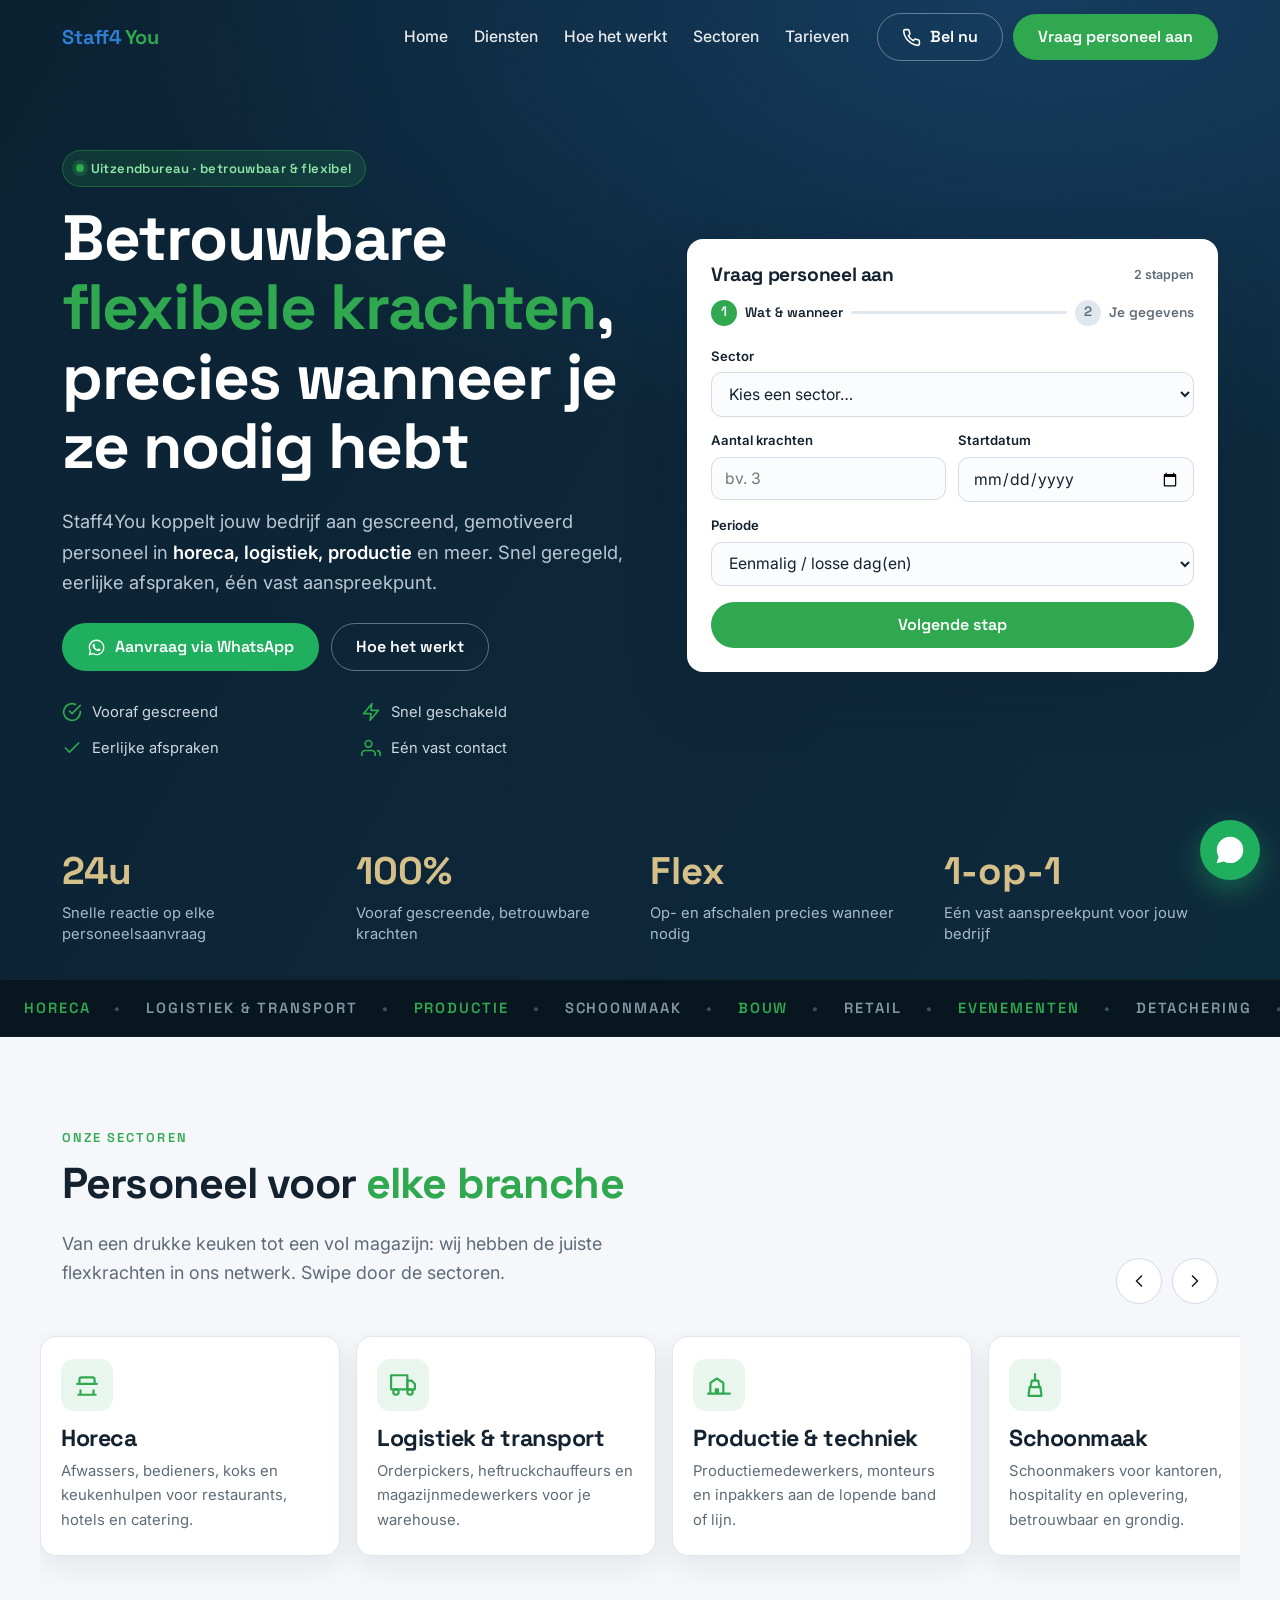
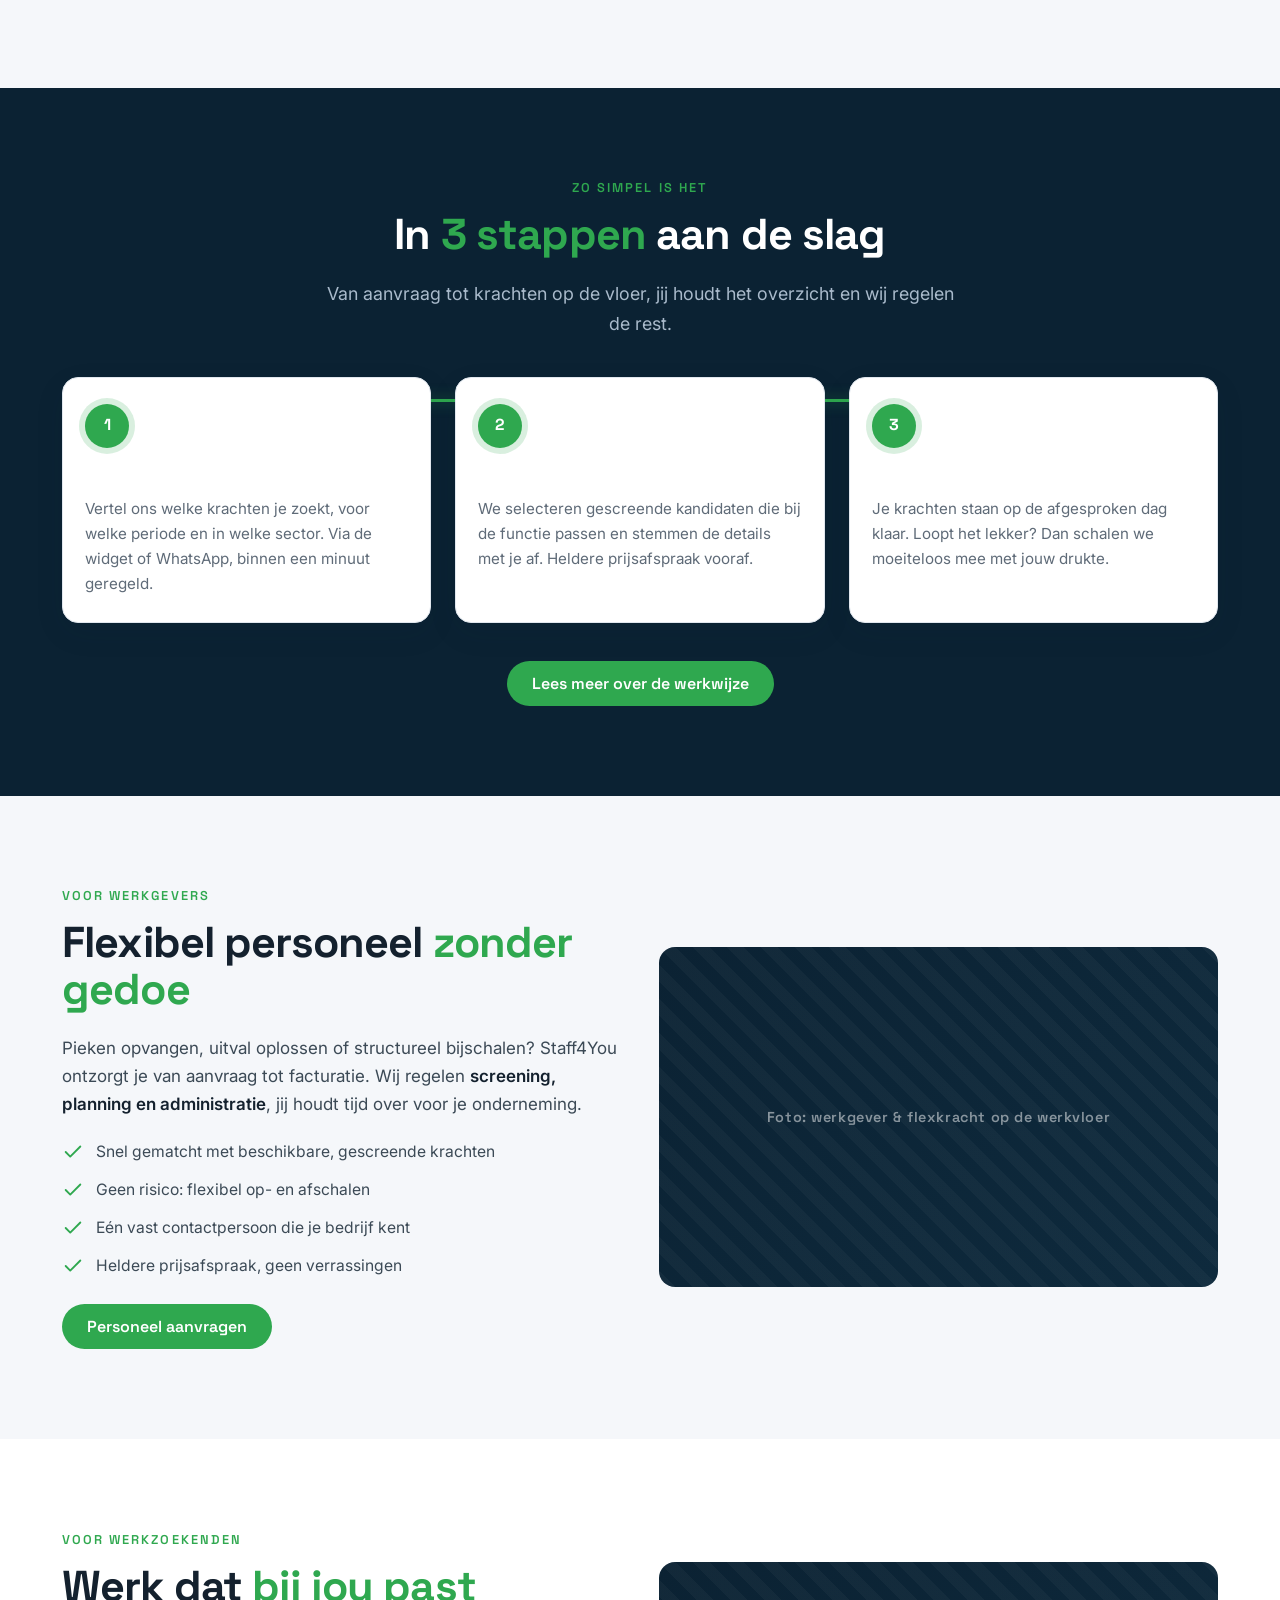
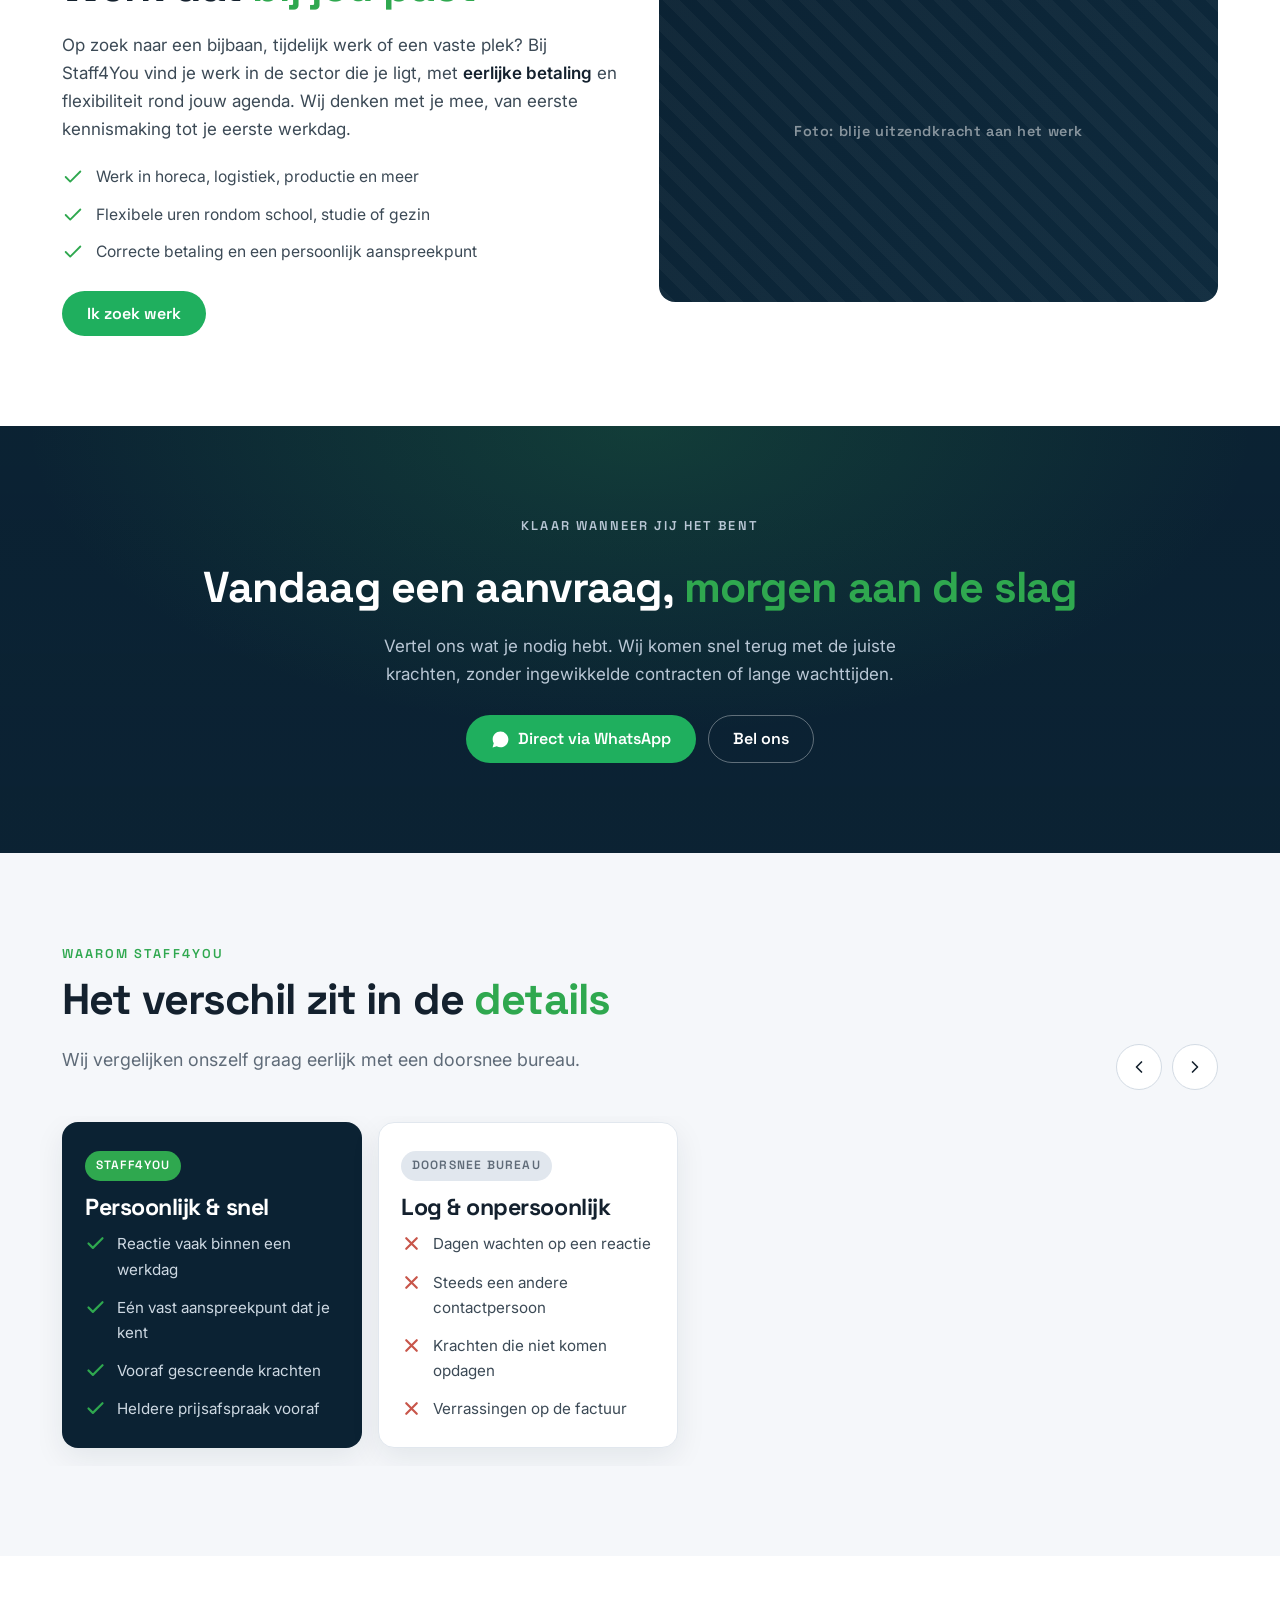
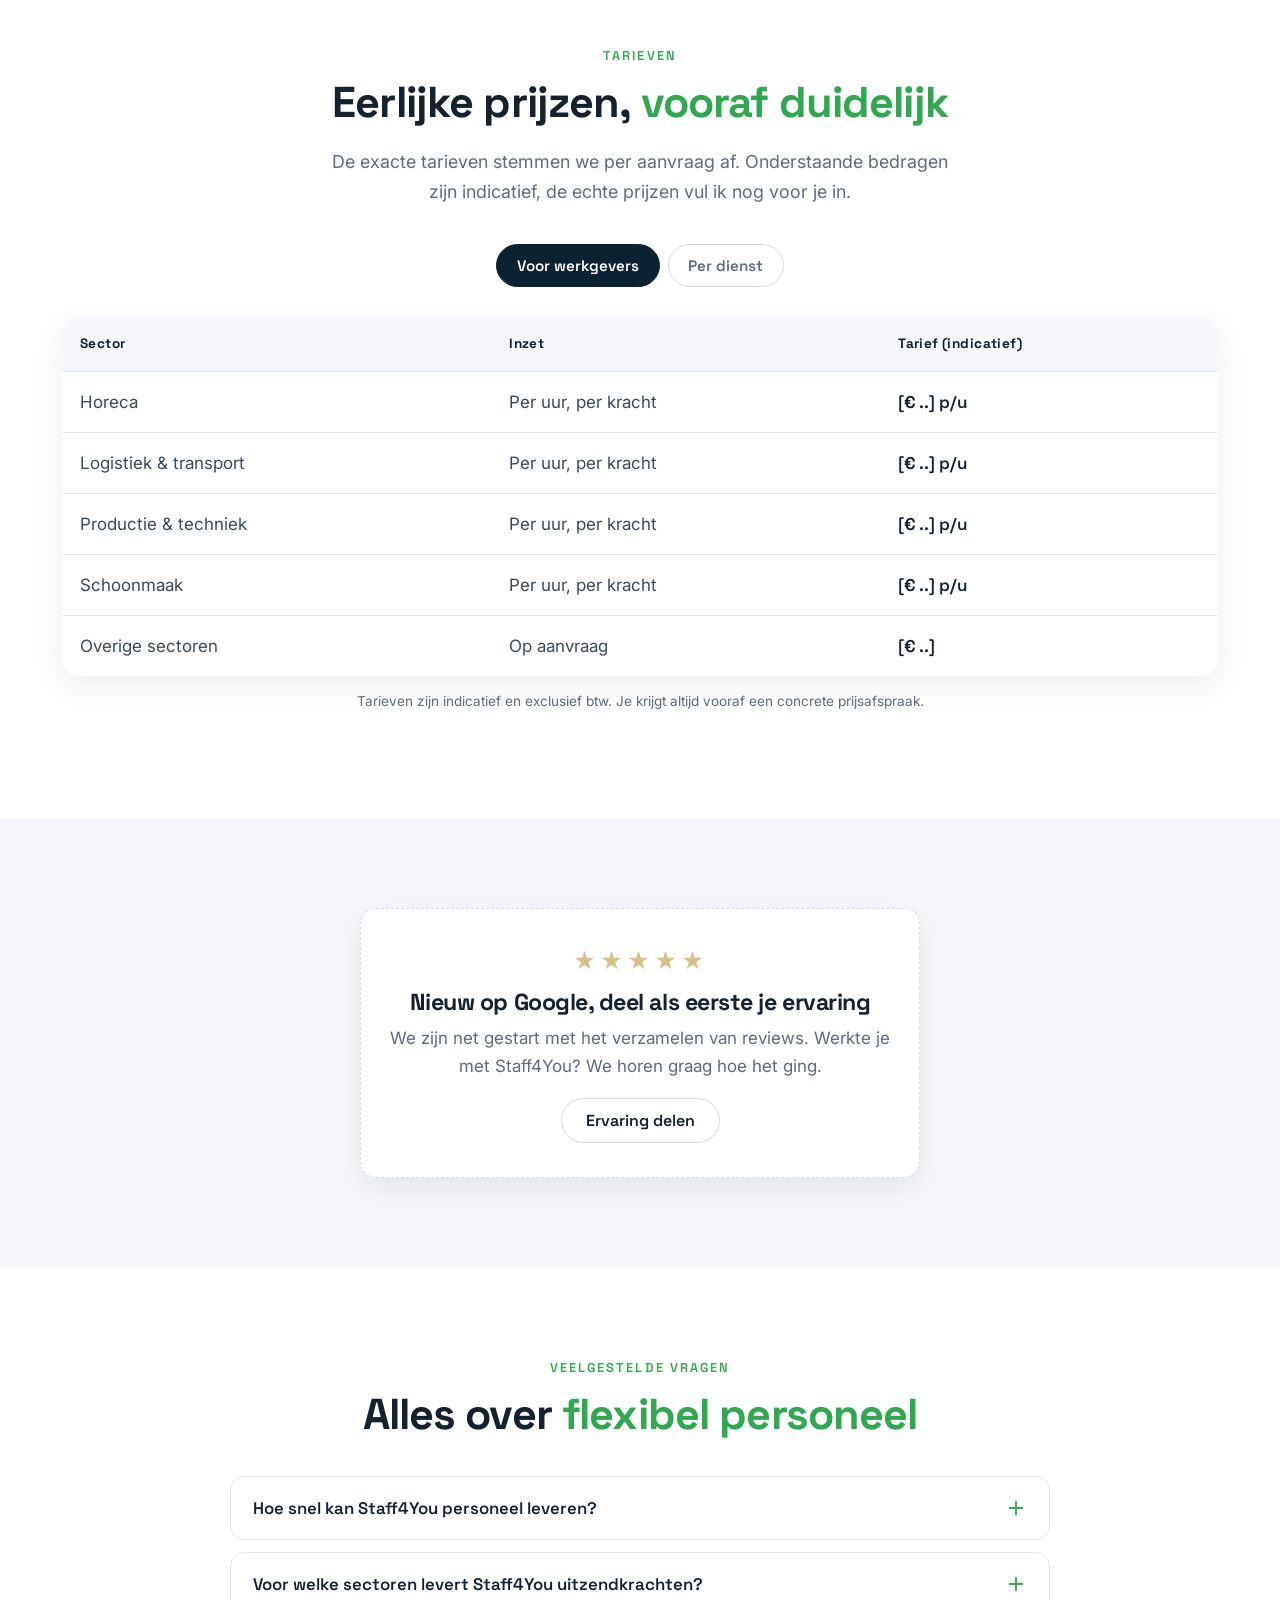
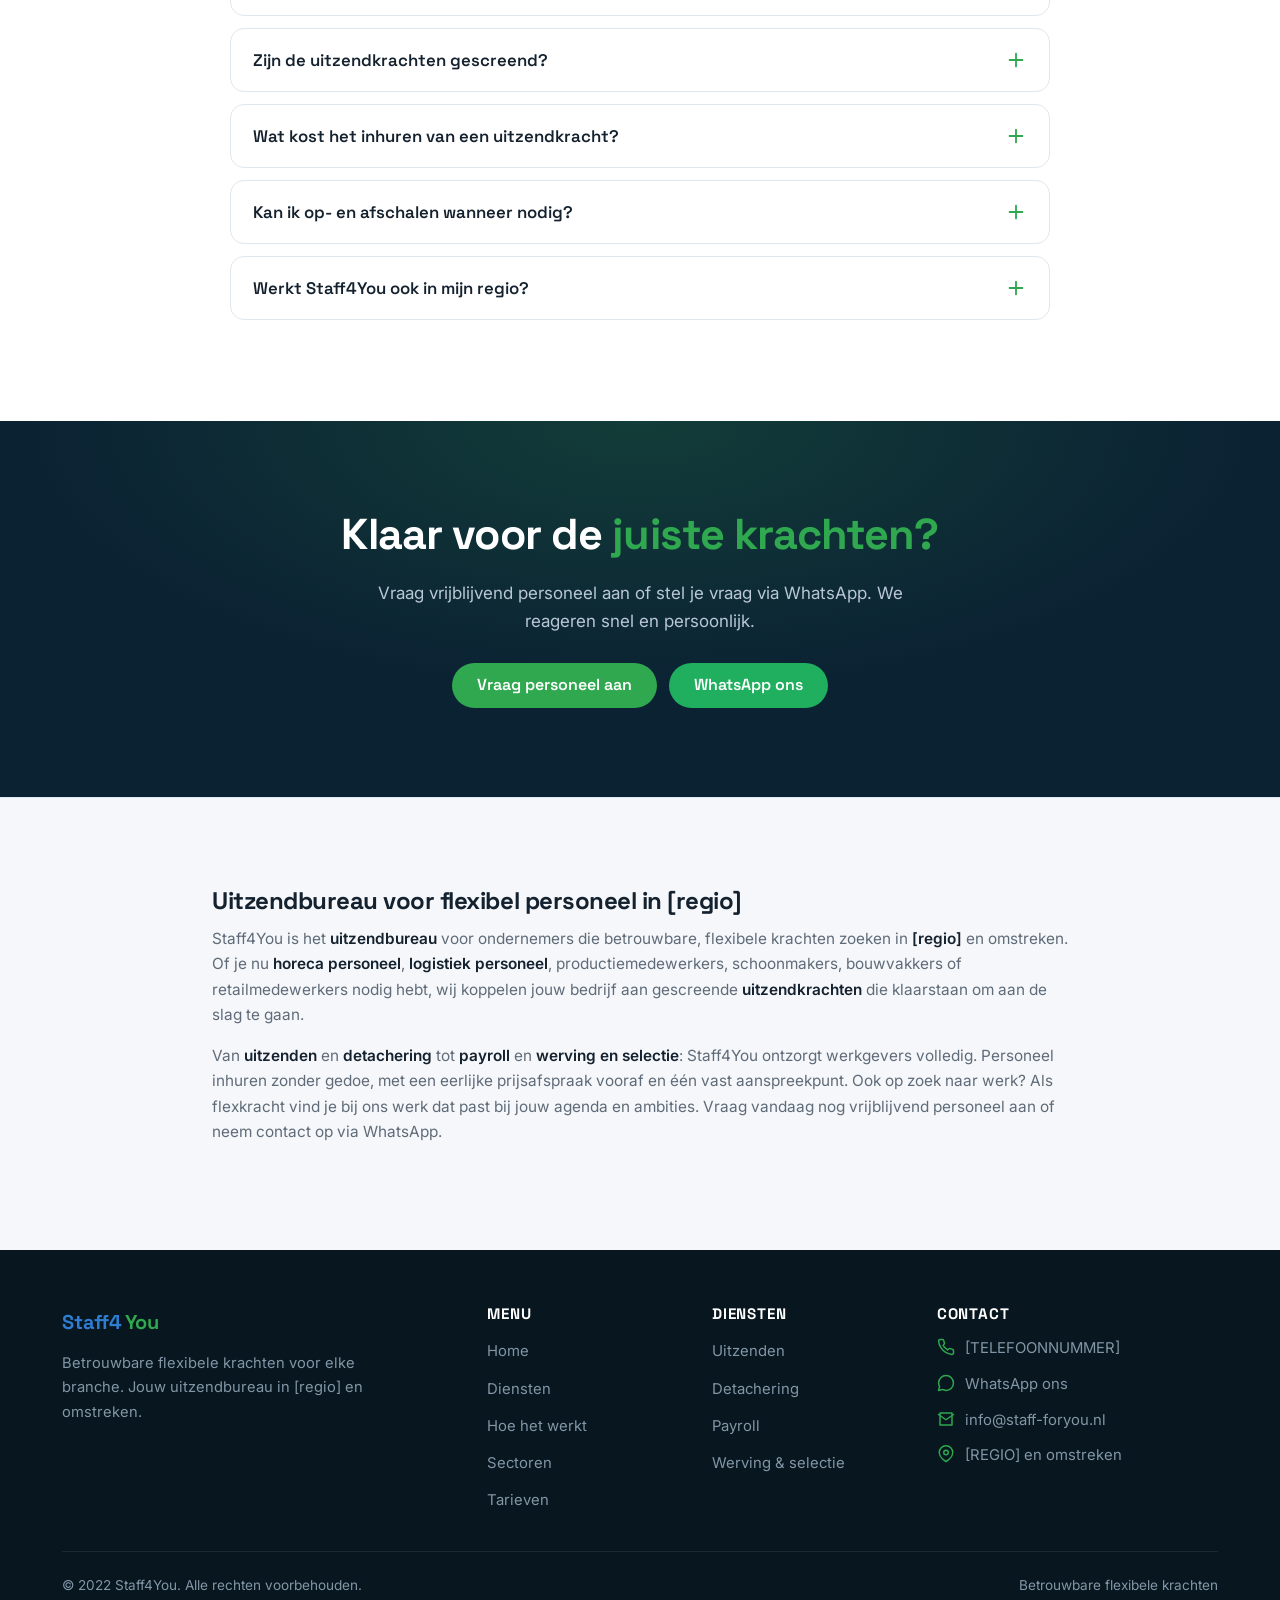
==== commit 3c440063: "Footer-jaartal vast op 2022 (auto-jaar uit JS verwijderd) Co-Authored-By: Claude Opus 4.8 <noreply@a" ====
--- a/index.html
+++ b/index.html
@@ -527,7 +527,7 @@
       </div>
     </div>
     <div class="footer-bottom">
-      <span>&copy; <span id="year">2026</span> Staff4You. Alle rechten voorbehouden.</span>
+      <span>&copy; <span id="year">2022</span> Staff4You. Alle rechten voorbehouden.</span>
       <span>Betrouwbare flexibele krachten</span>
     </div>
   </div>
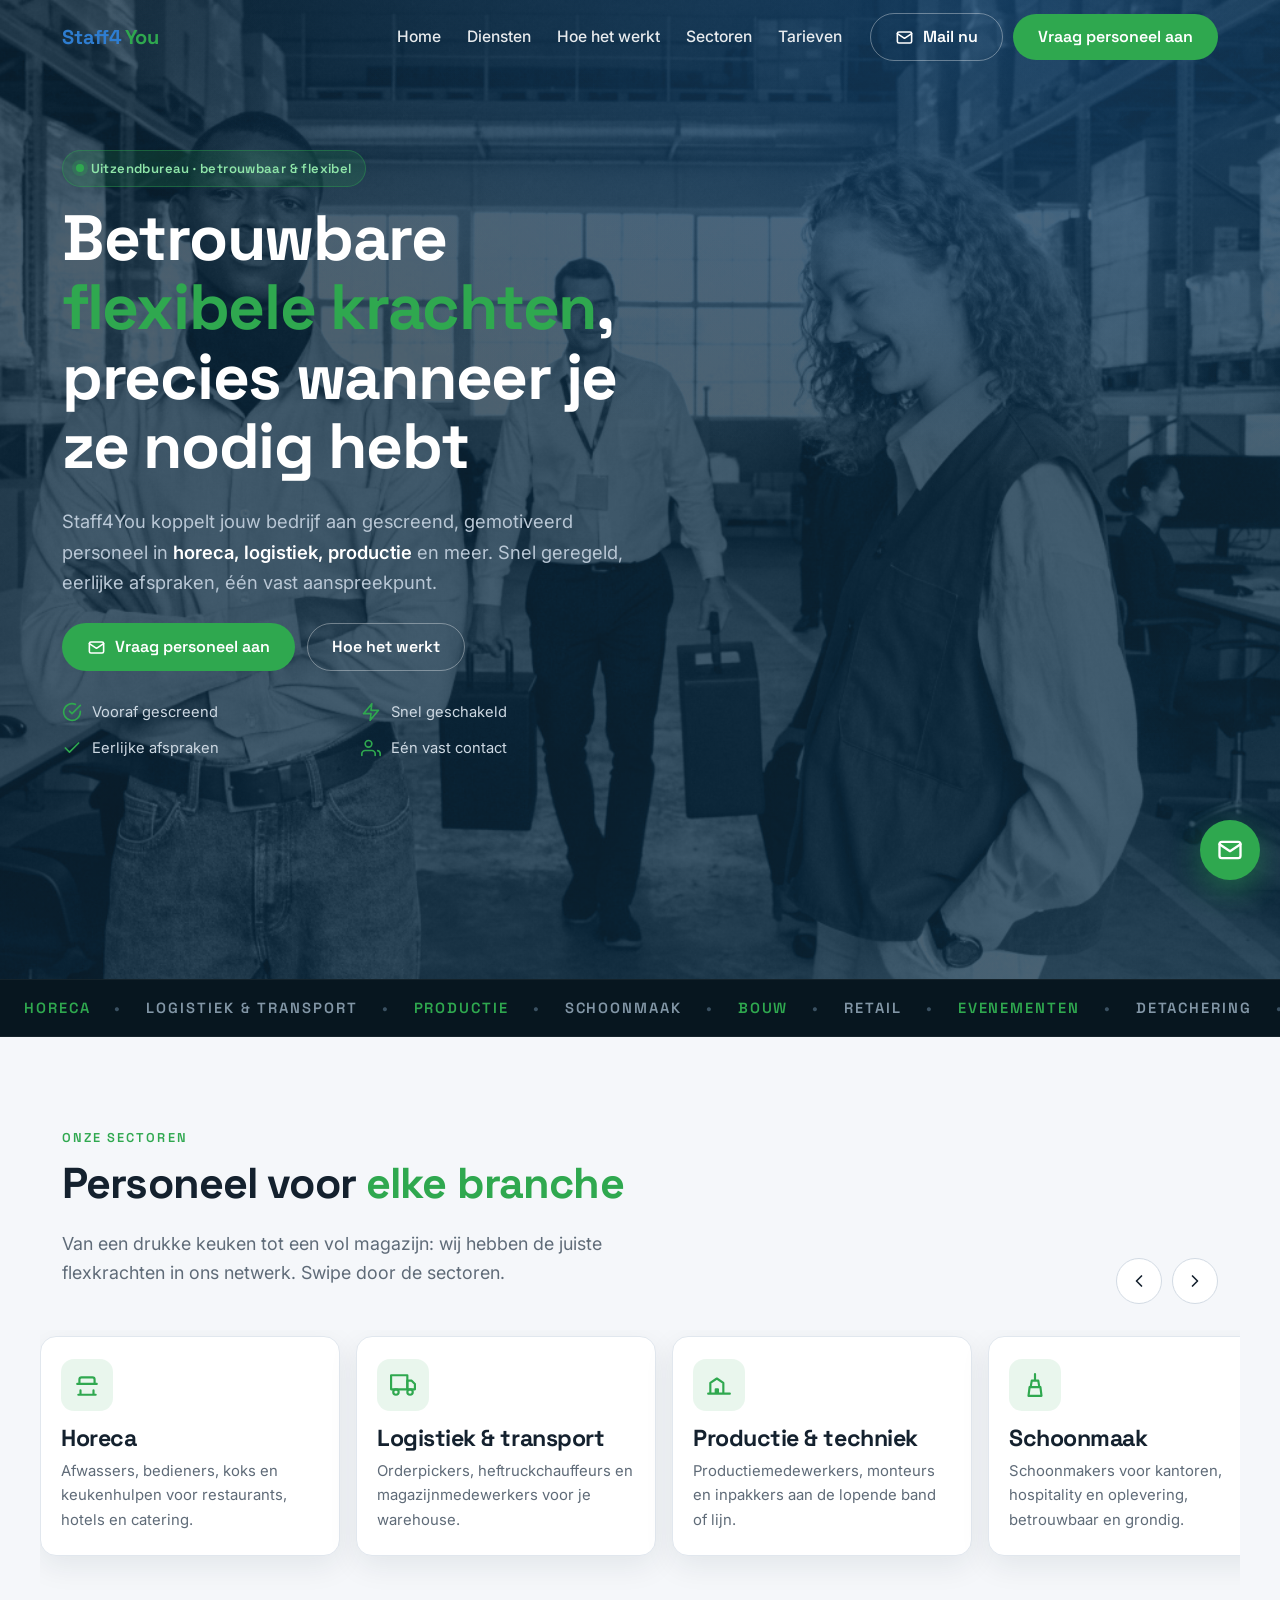
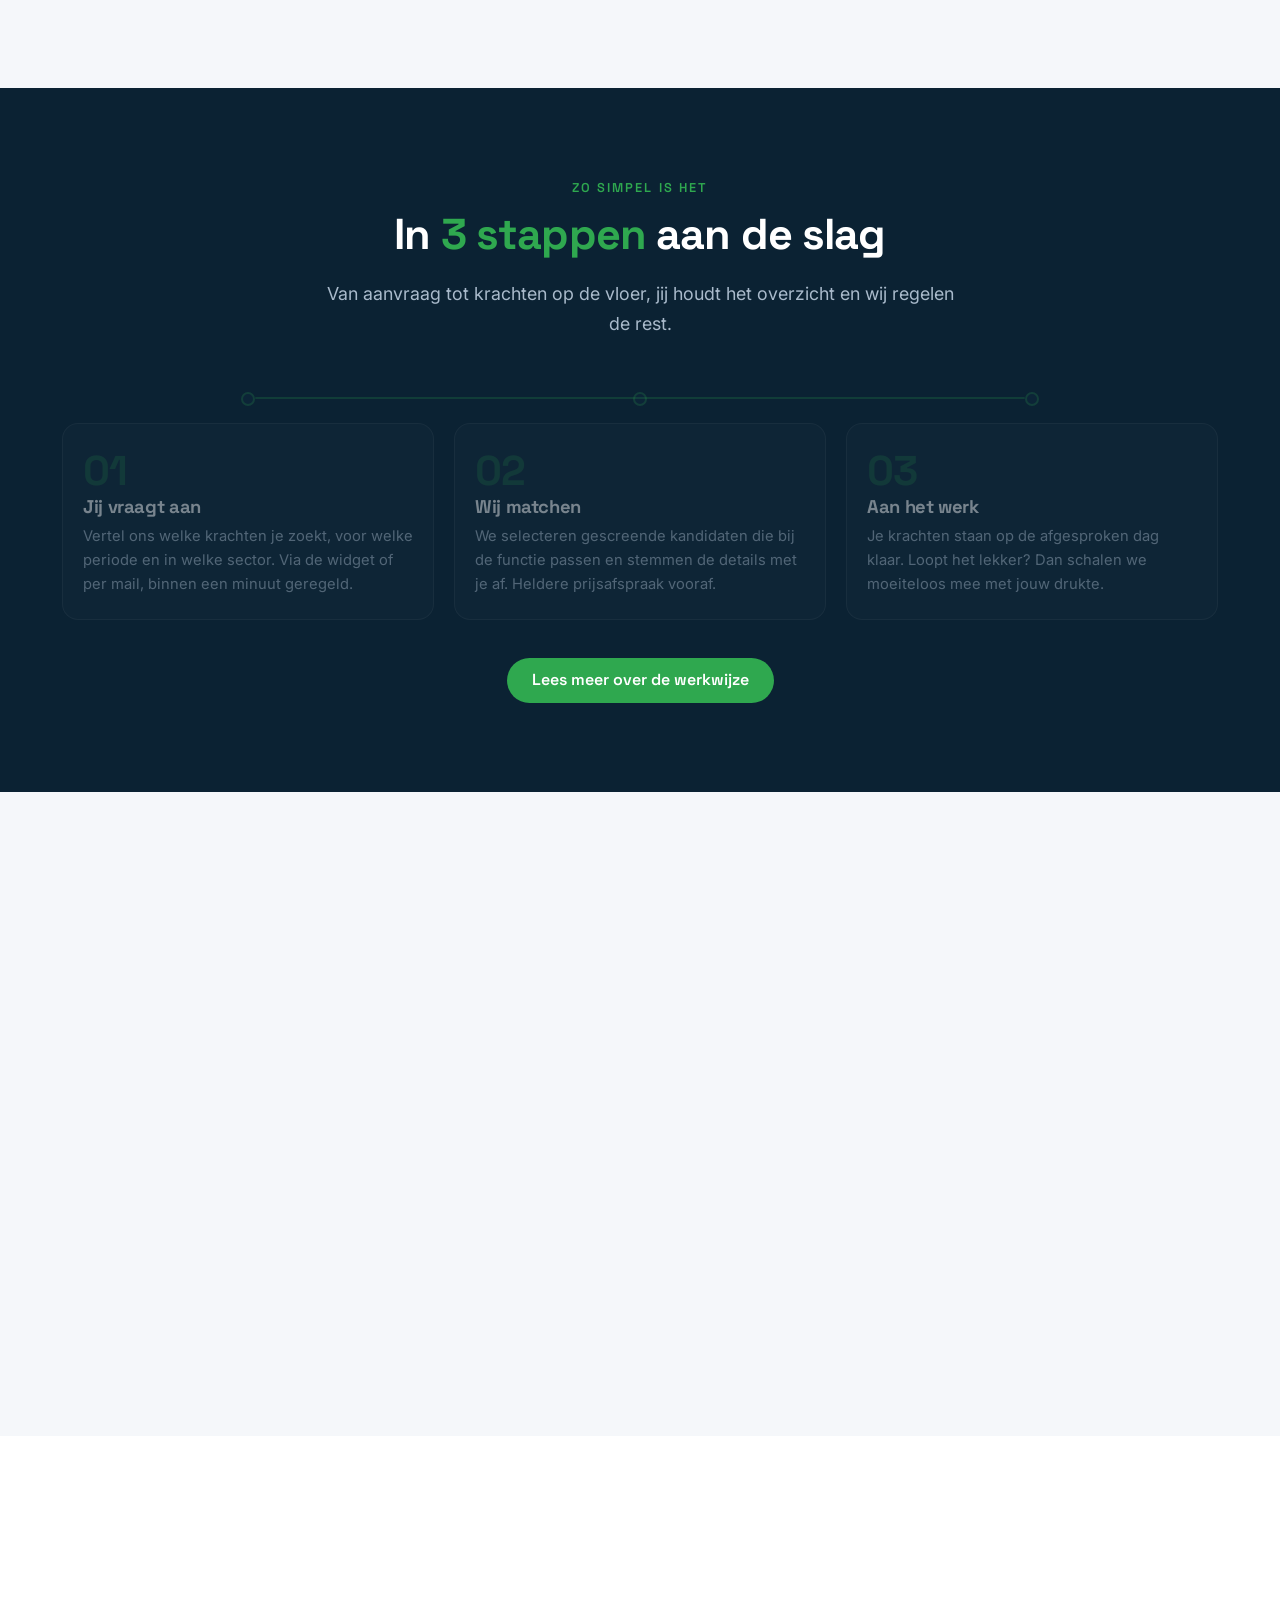
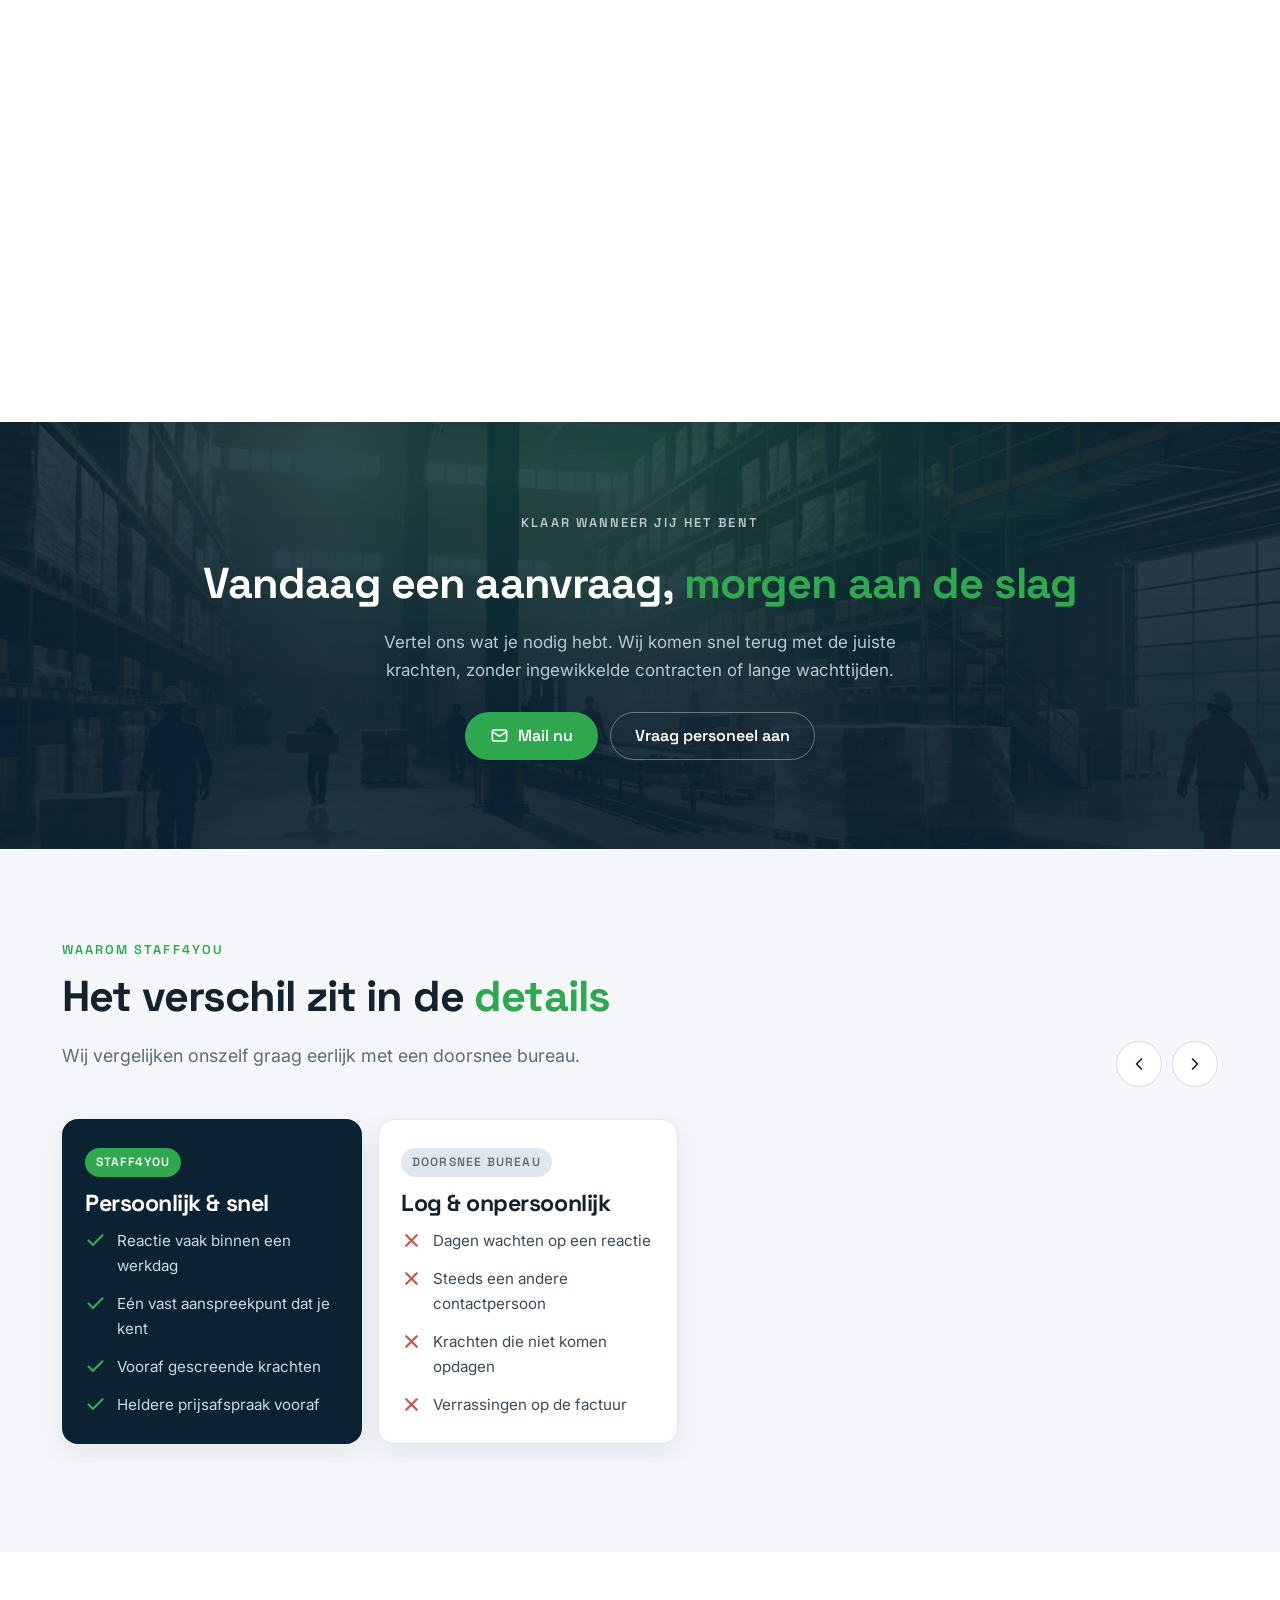
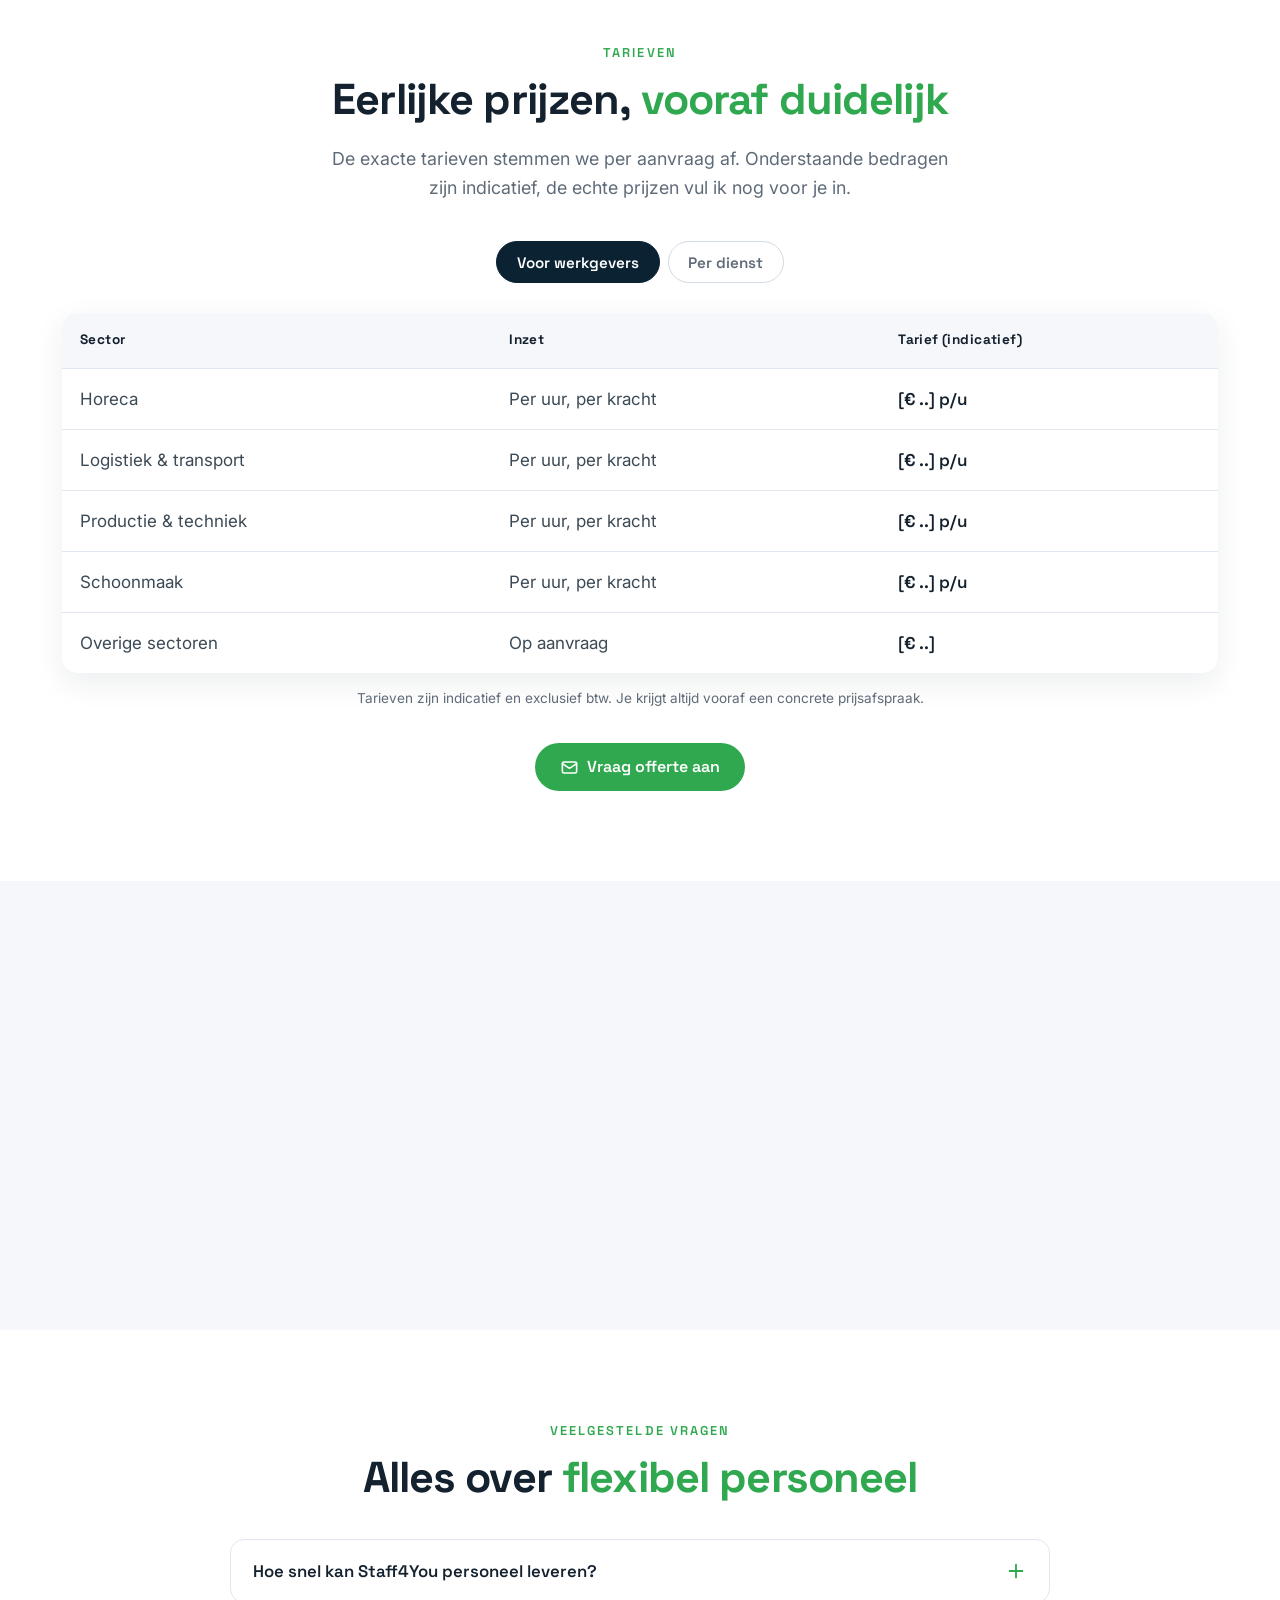
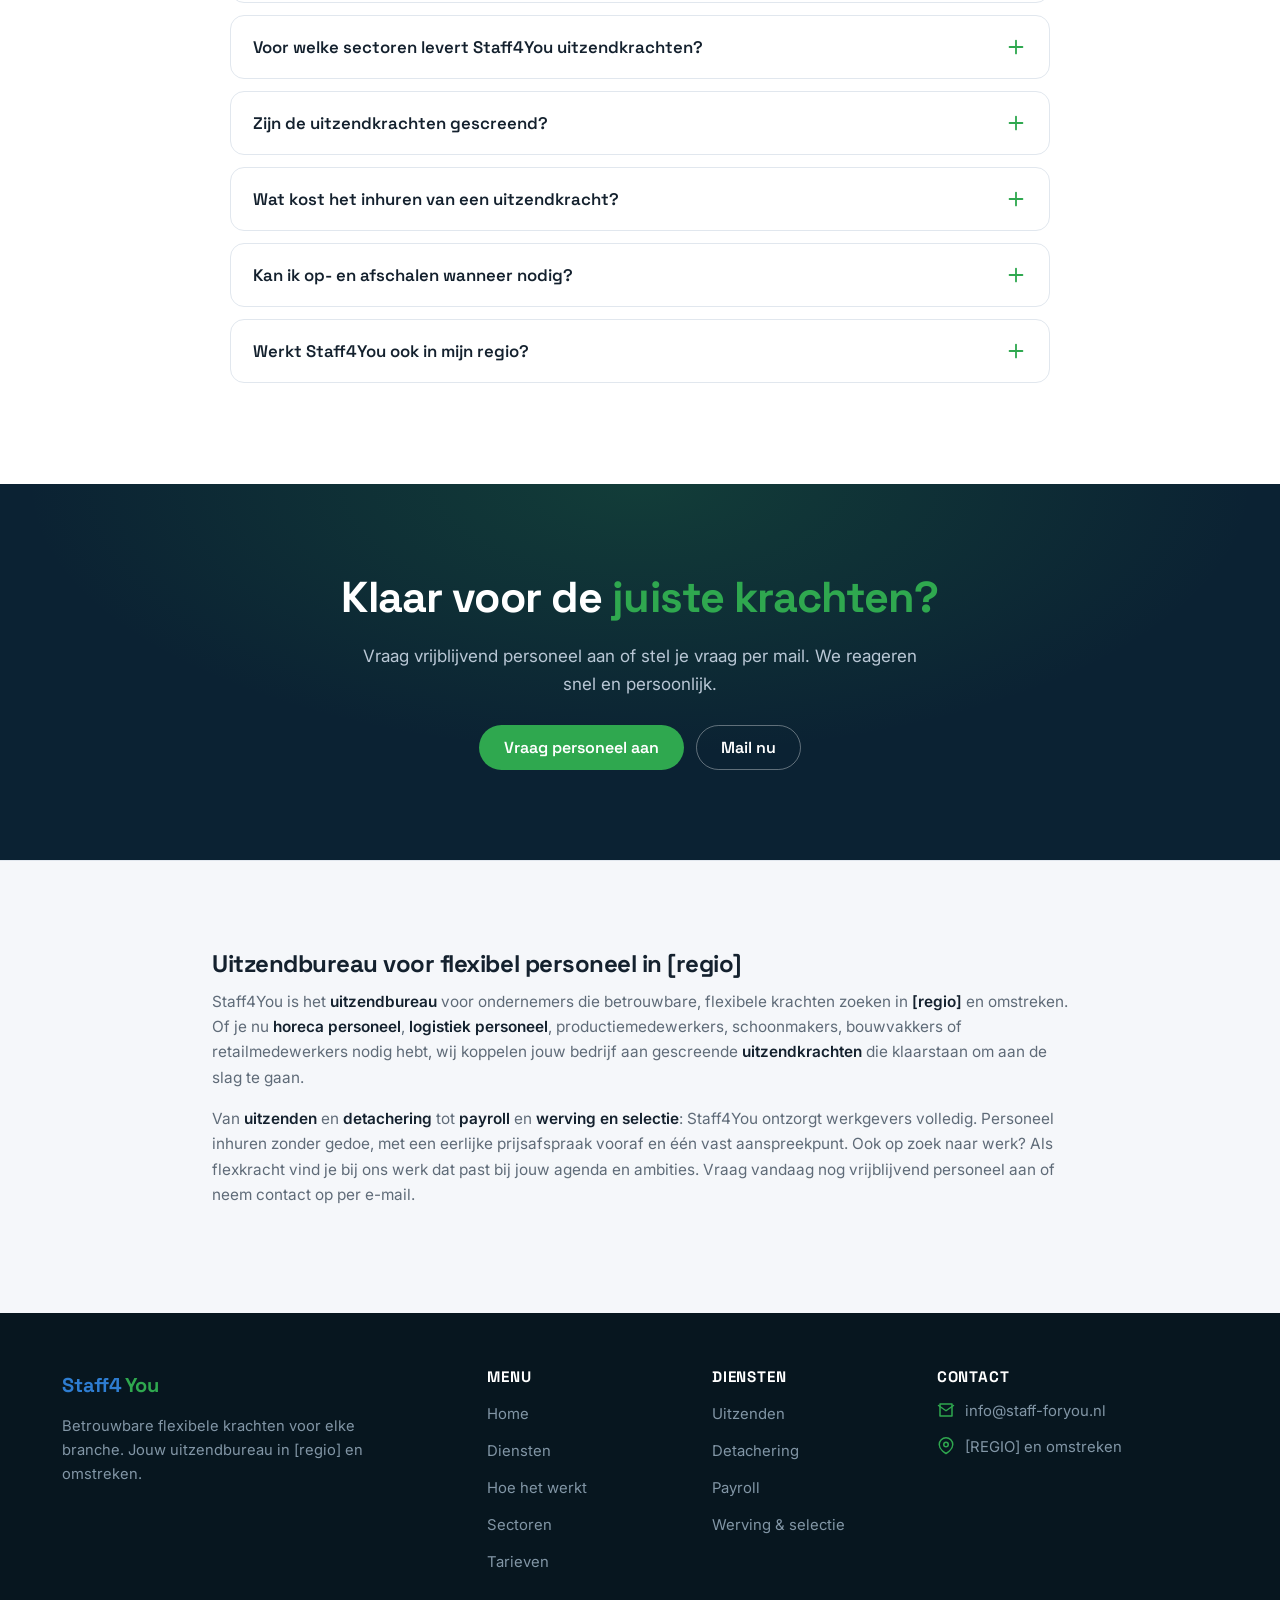
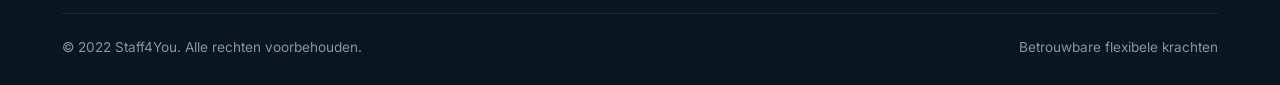
==== commit 971f7353: "Staff4You upgrade: mail-only, premium werkwijze met gloeilijn, offerte-CTA, foto's - Alle WhatsApp/t" ====
--- a/index.html
+++ b/index.html
@@ -4,7 +4,7 @@
 <meta charset="UTF-8">
 <meta name="viewport" content="width=device-width, initial-scale=1.0">
 <title>Staff4You | Uitzendbureau voor betrouwbare, flexibele krachten</title>
-<meta name="description" content="Staff4You is jouw uitzendbureau voor betrouwbare, flexibele krachten in horeca, logistiek, productie en meer. Snel gescreend personeel in [regio]. Vraag vrijblijvend personeel aan via WhatsApp.">
+<meta name="description" content="Staff4You is jouw uitzendbureau voor betrouwbare, flexibele krachten in horeca, logistiek, productie en meer. Snel gescreend personeel in [regio]. Vraag vrijblijvend personeel aan per e-mail.">
 <meta name="keywords" content="uitzendbureau, flexkrachten, personeel inhuren, horeca personeel, logistiek personeel, uitzendkracht [regio]">
 <link rel="preconnect" href="https://fonts.googleapis.com">
 <link rel="preconnect" href="https://fonts.gstatic.com" crossorigin>
@@ -56,7 +56,7 @@
       <a href="index.html#tarieven">Tarieven</a>
     </nav>
     <div class="header-cta">
-      <a class="btn btn-ghost-light" data-tel href="#"><svg viewBox="0 0 24 24" fill="none" stroke="currentColor" stroke-width="2" stroke-linecap="round" stroke-linejoin="round"><path d="M22 16.92v3a2 2 0 0 1-2.18 2 19.79 19.79 0 0 1-8.63-3.07 19.5 19.5 0 0 1-6-6 19.79 19.79 0 0 1-3.07-8.67A2 2 0 0 1 4.11 2h3a2 2 0 0 1 2 1.72c.13.9.36 1.79.7 2.63a2 2 0 0 1-.45 2.11L8.09 9.91a16 16 0 0 0 6 6l1.45-1.27a2 2 0 0 1 2.11-.45c.84.34 1.73.57 2.63.7A2 2 0 0 1 22 16.92z"/></svg>Bel nu</a>
+      <a class="btn btn-ghost-light" data-mail data-subject="Vraag aan Staff4You" href="#"><svg viewBox="0 0 24 24" fill="none" stroke="currentColor" stroke-width="2" stroke-linecap="round" stroke-linejoin="round"><rect x="3" y="5" width="18" height="14" rx="2"/><path d="M3 7l9 6 9-6"/></svg>Mail nu</a>
       <a class="btn btn-accent" href="#aanvraag">Vraag personeel aan</a>
     </div>
     <button class="hamburger" id="menuOpen" aria-label="Menu openen"><span></span><span></span><span></span></button>
@@ -76,7 +76,7 @@
   <a href="index.html#tarieven">Tarieven</a>
   <div class="mm-cta">
     <a class="btn btn-accent" href="#aanvraag">Vraag personeel aan</a>
-    <a class="btn btn-ghost-light" data-tel href="#">Bel nu</a>
+    <a class="btn btn-ghost-light" data-mail data-subject="Vraag aan Staff4You" href="#">Mail nu</a>
   </div>
 </div>
 
@@ -90,7 +90,7 @@
         <h1>Betrouwbare<br><span class="accent">flexibele krachten</span>,<br>precies wanneer je ze nodig hebt</h1>
         <p class="hero-sub">Staff4You koppelt jouw bedrijf aan gescreend, gemotiveerd personeel in <strong>horeca, logistiek, productie</strong> en meer. Snel geregeld, eerlijke afspraken, één vast aanspreekpunt.</p>
         <div class="hero-actions">
-          <a class="btn btn-wa" data-wa="Hoi Staff4You, ik wil graag personeel aanvragen." href="#"><svg viewBox="0 0 24 24" fill="currentColor"><path d="M12.04 2C6.58 2 2.13 6.45 2.13 11.91c0 1.75.46 3.45 1.32 4.95L2 22l5.25-1.38a9.9 9.9 0 0 0 4.79 1.22h.01c5.46 0 9.91-4.45 9.91-9.91 0-2.65-1.03-5.14-2.9-7.01A9.82 9.82 0 0 0 12.04 2zm0 18.15h-.01a8.2 8.2 0 0 1-4.19-1.15l-.3-.18-3.11.82.83-3.04-.2-.31a8.24 8.24 0 0 1-1.26-4.38c0-4.54 3.7-8.24 8.25-8.24 2.2 0 4.27.86 5.82 2.42a8.18 8.18 0 0 1 2.41 5.83c0 4.54-3.7 8.24-8.24 8.24zm4.52-6.17c-.25-.12-1.47-.72-1.69-.81-.23-.08-.39-.12-.56.12-.16.25-.64.81-.79.97-.14.17-.29.19-.54.06-.25-.12-1.05-.39-2-1.23-.74-.66-1.24-1.47-1.38-1.72-.14-.25-.02-.38.11-.51.11-.11.25-.29.37-.43.13-.14.17-.25.25-.41.08-.17.04-.31-.02-.43-.06-.12-.56-1.35-.77-1.85-.2-.48-.41-.42-.56-.43-.14-.01-.31-.01-.48-.01-.17 0-.43.06-.66.31-.23.25-.86.85-.86 2.07 0 1.22.89 2.4 1.01 2.56.12.17 1.75 2.67 4.23 3.74.59.26 1.05.41 1.41.52.59.19 1.13.16 1.56.1.48-.07 1.47-.6 1.68-1.18.21-.58.21-1.07.14-1.18-.06-.11-.22-.17-.47-.29z"/></svg>Aanvraag via WhatsApp</a>
+          <a class="btn btn-accent" href="#aanvraag"><svg viewBox="0 0 24 24" fill="none" stroke="currentColor" stroke-width="2" stroke-linecap="round" stroke-linejoin="round"><rect x="3" y="5" width="18" height="14" rx="2"/><path d="M3 7l9 6 9-6"/></svg>Vraag personeel aan</a>
           <a class="btn btn-ghost-light" href="hoe-het-werkt.html">Hoe het werkt</a>
         </div>
         <div class="trust-chips">
@@ -189,9 +189,9 @@
           </div>
           <div class="wnav">
             <button class="btn btn-ghost" data-prev-step type="button">Terug</button>
-            <button class="btn btn-wa" data-submit type="button"><svg viewBox="0 0 24 24" fill="currentColor"><path d="M12.04 2C6.58 2 2.13 6.45 2.13 11.91c0 1.75.46 3.45 1.32 4.95L2 22l5.25-1.38a9.9 9.9 0 0 0 4.79 1.22h.01c5.46 0 9.91-4.45 9.91-9.91 0-2.65-1.03-5.14-2.9-7.01A9.82 9.82 0 0 0 12.04 2z"/></svg>Verstuur via WhatsApp</button>
-          </div>
-          <p class="widget-note"><svg viewBox="0 0 24 24" fill="none" stroke="currentColor" stroke-width="2"><path d="M12 22s8-4 8-10V5l-8-3-8 3v7c0 6 8 10 8 10z"/></svg>Je aanvraag opent in WhatsApp, verstuur zelf de laatste tik.</p>
+            <button class="btn btn-accent" data-submit type="button"><svg viewBox="0 0 24 24" fill="none" stroke="currentColor" stroke-width="2" stroke-linecap="round" stroke-linejoin="round"><rect x="3" y="5" width="18" height="14" rx="2"/><path d="M3 7l9 6 9-6"/></svg>Verstuur via mail</button>
+          </div>
+          <p class="widget-note"><svg viewBox="0 0 24 24" fill="none" stroke="currentColor" stroke-width="2"><path d="M12 22s8-4 8-10V5l-8-3-8 3v7c0 6 8 10 8 10z"/></svg>Je aanvraag opent in je mailprogramma, verstuur zelf de laatste tik.</p>
         </div>
       </div>
     </div>
@@ -279,23 +279,28 @@
       <h2>In <span class="accent">3 stappen</span> aan de slag</h2>
       <p class="lead" style="margin:0 auto">Van aanvraag tot krachten op de vloer, jij houdt het overzicht en wij regelen de rest.</p>
     </div>
-    <div class="steps">
-      <div class="steps-line"></div>
-      <article class="step">
-        <div class="step-n">1</div>
-        <h3>Jij vraagt aan</h3>
-        <p>Vertel ons welke krachten je zoekt, voor welke periode en in welke sector. Via de widget of WhatsApp, binnen een minuut geregeld.</p>
-      </article>
-      <article class="step">
-        <div class="step-n">2</div>
-        <h3>Wij matchen</h3>
-        <p>We selecteren gescreende kandidaten die bij de functie passen en stemmen de details met je af. Heldere prijsafspraak vooraf.</p>
-      </article>
-      <article class="step">
-        <div class="step-n">3</div>
-        <h3>Aan het werk</h3>
-        <p>Je krachten staan op de afgesproken dag klaar. Loopt het lekker? Dan schalen we moeiteloos mee met jouw drukte.</p>
-      </article>
+    <div class="steps-wrap">
+      <div class="steps-line"><span class="steps-line-fill"></span></div>
+      <div class="steps">
+        <article class="step">
+          <span class="step-node"></span>
+          <div class="step-n">01</div>
+          <h3>Jij vraagt aan</h3>
+          <p>Vertel ons welke krachten je zoekt, voor welke periode en in welke sector. Via de widget of per mail, binnen een minuut geregeld.</p>
+        </article>
+        <article class="step">
+          <span class="step-node"></span>
+          <div class="step-n">02</div>
+          <h3>Wij matchen</h3>
+          <p>We selecteren gescreende kandidaten die bij de functie passen en stemmen de details met je af. Heldere prijsafspraak vooraf.</p>
+        </article>
+        <article class="step">
+          <span class="step-node"></span>
+          <div class="step-n">03</div>
+          <h3>Aan het werk</h3>
+          <p>Je krachten staan op de afgesproken dag klaar. Loopt het lekker? Dan schalen we moeiteloos mee met jouw drukte.</p>
+        </article>
+      </div>
     </div>
     <div style="text-align:center;margin-top:38px">
       <a class="btn btn-accent" href="hoe-het-werkt.html">Lees meer over de werkwijze</a>
@@ -342,7 +347,7 @@
           <li><svg viewBox="0 0 24 24" fill="none" stroke="currentColor" stroke-width="2" stroke-linecap="round" stroke-linejoin="round"><path d="M20 6L9 17l-5-5"/></svg>Flexibele uren rondom school, studie of gezin</li>
           <li><svg viewBox="0 0 24 24" fill="none" stroke="currentColor" stroke-width="2" stroke-linecap="round" stroke-linejoin="round"><path d="M20 6L9 17l-5-5"/></svg>Correcte betaling en een persoonlijk aanspreekpunt</li>
         </ul>
-        <div style="margin-top:1.6rem"><a class="btn btn-wa" data-wa="Hoi Staff4You, ik ben op zoek naar werk." href="#">Ik zoek werk</a></div>
+        <div style="margin-top:1.6rem"><a class="btn btn-accent" data-mail data-subject="Ik zoek werk - Staff4You" href="#">Ik zoek werk</a></div>
       </div>
     </div>
   </div>
@@ -355,8 +360,8 @@
     <h2>Vandaag een aanvraag, <span class="accent">morgen aan de slag</span></h2>
     <p>Vertel ons wat je nodig hebt. Wij komen snel terug met de juiste krachten, zonder ingewikkelde contracten of lange wachttijden.</p>
     <div class="cta-actions">
-      <a class="btn btn-wa" data-wa="Hoi Staff4You, ik wil personeel aanvragen." href="#"><svg viewBox="0 0 24 24" fill="currentColor"><path d="M12.04 2C6.58 2 2.13 6.45 2.13 11.91c0 1.75.46 3.45 1.32 4.95L2 22l5.25-1.38a9.9 9.9 0 0 0 4.79 1.22c5.46 0 9.91-4.45 9.91-9.91 0-2.65-1.03-5.14-2.9-7.01A9.82 9.82 0 0 0 12.04 2z"/></svg>Direct via WhatsApp</a>
-      <a class="btn btn-ghost-light" data-tel href="#">Bel ons</a>
+      <a class="btn btn-accent" data-mail data-subject="Personeelsaanvraag - Staff4You" href="#"><svg viewBox="0 0 24 24" fill="none" stroke="currentColor" stroke-width="2" stroke-linecap="round" stroke-linejoin="round"><rect x="3" y="5" width="18" height="14" rx="2"/><path d="M3 7l9 6 9-6"/></svg>Mail nu</a>
+      <a class="btn btn-ghost-light" href="#aanvraag">Vraag personeel aan</a>
     </div>
   </div>
 </section>
@@ -437,6 +442,9 @@
       </table>
       <p class="price-note">Prijzen worden per opdracht op maat bepaald. Vraag vrijblijvend een offerte aan.</p>
     </div>
+    <div style="text-align:center;margin-top:34px">
+      <a class="btn btn-accent" href="#aanvraag"><svg viewBox="0 0 24 24" fill="none" stroke="currentColor" stroke-width="2" stroke-linecap="round" stroke-linejoin="round"><rect x="3" y="5" width="18" height="14" rx="2"/><path d="M3 7l9 6 9-6"/></svg>Vraag offerte aan</a>
+    </div>
   </div>
 </section>
 
@@ -447,7 +455,7 @@
       <div class="stars">&#9733;&#9733;&#9733;&#9733;&#9733;</div>
       <h3>Nieuw op Google, deel als eerste je ervaring</h3>
       <p>We zijn net gestart met het verzamelen van reviews. Werkte je met Staff4You? We horen graag hoe het ging.</p>
-      <a class="btn btn-ghost" data-wa="Hoi Staff4You, ik wil graag een ervaring delen." href="#">Ervaring delen</a>
+      <a class="btn btn-ghost" data-mail data-subject="Mijn ervaring - Staff4You" href="#">Ervaring delen</a>
     </div>
   </div>
 </section>
@@ -474,10 +482,10 @@
 <section class="sec cta-band">
   <div class="wrap">
     <h2>Klaar voor de <span class="accent">juiste krachten?</span></h2>
-    <p>Vraag vrijblijvend personeel aan of stel je vraag via WhatsApp. We reageren snel en persoonlijk.</p>
+    <p>Vraag vrijblijvend personeel aan of stel je vraag per mail. We reageren snel en persoonlijk.</p>
     <div class="cta-actions">
       <a class="btn btn-accent" href="#aanvraag">Vraag personeel aan</a>
-      <a class="btn btn-wa" data-wa="Hoi Staff4You, ik heb een vraag." href="#">WhatsApp ons</a>
+      <a class="btn btn-ghost-light" data-mail data-subject="Vraag aan Staff4You" href="#">Mail nu</a>
     </div>
   </div>
 </section>
@@ -487,7 +495,7 @@
   <div class="wrap">
     <h2>Uitzendbureau voor flexibel personeel in [regio]</h2>
     <p>Staff4You is het <strong>uitzendbureau</strong> voor ondernemers die betrouwbare, flexibele krachten zoeken in <strong>[regio]</strong> en omstreken. Of je nu <strong>horeca personeel</strong>, <strong>logistiek personeel</strong>, productiemedewerkers, schoonmakers, bouwvakkers of retailmedewerkers nodig hebt, wij koppelen jouw bedrijf aan gescreende <strong>uitzendkrachten</strong> die klaarstaan om aan de slag te gaan.</p>
-    <p>Van <strong>uitzenden</strong> en <strong>detachering</strong> tot <strong>payroll</strong> en <strong>werving en selectie</strong>: Staff4You ontzorgt werkgevers volledig. Personeel inhuren zonder gedoe, met een eerlijke prijsafspraak vooraf en één vast aanspreekpunt. Ook op zoek naar werk? Als flexkracht vind je bij ons werk dat past bij jouw agenda en ambities. Vraag vandaag nog vrijblijvend personeel aan of neem contact op via WhatsApp.</p>
+    <p>Van <strong>uitzenden</strong> en <strong>detachering</strong> tot <strong>payroll</strong> en <strong>werving en selectie</strong>: Staff4You ontzorgt werkgevers volledig. Personeel inhuren zonder gedoe, met een eerlijke prijsafspraak vooraf en één vast aanspreekpunt. Ook op zoek naar werk? Als flexkracht vind je bij ons werk dat past bij jouw agenda en ambities. Vraag vandaag nog vrijblijvend personeel aan of neem contact op per e-mail.</p>
   </div>
 </section>
 
@@ -520,8 +528,6 @@
       </div>
       <div>
         <h4>Contact</h4>
-        <div class="contact-line"><svg viewBox="0 0 24 24" fill="none" stroke="currentColor" stroke-width="2" stroke-linecap="round" stroke-linejoin="round"><path d="M22 16.92v3a2 2 0 0 1-2.18 2 19.79 19.79 0 0 1-8.63-3.07 19.5 19.5 0 0 1-6-6 19.79 19.79 0 0 1-3.07-8.67A2 2 0 0 1 4.11 2h3a2 2 0 0 1 2 1.72c.13.9.36 1.79.7 2.63a2 2 0 0 1-.45 2.11L8.09 9.91a16 16 0 0 0 6 6l1.45-1.27a2 2 0 0 1 2.11-.45c.84.34 1.73.57 2.63.7A2 2 0 0 1 22 16.92z"/></svg><a data-tel href="#">[TELEFOONNUMMER]</a></div>
-        <div class="contact-line"><svg viewBox="0 0 24 24" fill="none" stroke="currentColor" stroke-width="2" stroke-linecap="round" stroke-linejoin="round"><path d="M12.04 2C6.58 2 2.13 6.45 2.13 11.91c0 1.75.46 3.45 1.32 4.95L2 22l5.25-1.38a9.9 9.9 0 0 0 4.79 1.22c5.46 0 9.91-4.45 9.91-9.91 0-2.65-1.03-5.14-2.9-7.01A9.82 9.82 0 0 0 12.04 2z"/></svg><a data-wa="Hoi Staff4You, ik heb een vraag." href="#">WhatsApp ons</a></div>
         <div class="contact-line"><svg viewBox="0 0 24 24" fill="none" stroke="currentColor" stroke-width="2" stroke-linecap="round" stroke-linejoin="round"><path d="M4 4h16v16H4z"/><path d="M22 6l-10 7L2 6"/></svg><a data-mail href="#">info@staff-foryou.nl</a></div>
         <div class="contact-line"><svg viewBox="0 0 24 24" fill="none" stroke="currentColor" stroke-width="2" stroke-linecap="round" stroke-linejoin="round"><path d="M21 10c0 7-9 12-9 12s-9-5-9-12a9 9 0 0 1 18 0z"/><circle cx="12" cy="10" r="3"/></svg><span>[REGIO] en omstreken</span></div>
       </div>
@@ -533,9 +539,9 @@
   </div>
 </footer>
 
-<!-- Zwevende WhatsApp-knop -->
-<a class="wa-float" data-wa="Hoi Staff4You, ik heb een vraag." href="#" aria-label="WhatsApp Staff4You">
-  <svg viewBox="0 0 24 24" fill="currentColor"><path d="M12.04 2C6.58 2 2.13 6.45 2.13 11.91c0 1.75.46 3.45 1.32 4.95L2 22l5.25-1.38a9.9 9.9 0 0 0 4.79 1.22h.01c5.46 0 9.91-4.45 9.91-9.91 0-2.65-1.03-5.14-2.9-7.01A9.82 9.82 0 0 0 12.04 2zm4.52 11.98c-.25-.12-1.47-.72-1.69-.81-.23-.08-.39-.12-.56.12-.16.25-.64.81-.79.97-.14.17-.29.19-.54.06-.25-.12-1.05-.39-2-1.23-.74-.66-1.24-1.47-1.38-1.72-.14-.25-.02-.38.11-.51.11-.11.25-.29.37-.43.13-.14.17-.25.25-.41.08-.17.04-.31-.02-.43-.06-.12-.56-1.35-.77-1.85-.2-.48-.41-.42-.56-.43-.14-.01-.31-.01-.48-.01-.17 0-.43.06-.66.31-.23.25-.86.85-.86 2.07 0 1.22.89 2.4 1.01 2.56.12.17 1.75 2.67 4.23 3.74.59.26 1.05.41 1.41.52.59.19 1.13.16 1.56.1.48-.07 1.47-.6 1.68-1.18.21-.58.21-1.07.14-1.18-.06-.11-.22-.17-.47-.29z"/></svg>
+<!-- Zwevende mail-knop -->
+<a class="mail-float" data-mail data-subject="Vraag aan Staff4You" href="#" aria-label="Mail Staff4You">
+  <svg viewBox="0 0 24 24" fill="none" stroke="currentColor" stroke-width="2" stroke-linecap="round" stroke-linejoin="round"><rect x="3" y="5" width="18" height="14" rx="2"/><path d="M3 7l9 6 9-6"/></svg>
 </a>
 
 <script src="js/main.js"></script>
--- a/css/styles.css
+++ b/css/styles.css
@@ -10,8 +10,6 @@
   --accent:#2FA84F;      /* logo groen */
   --accent-d:#25863f;
   --accent-2:#2E7DD1;    /* logo blauw */
-  --wa:#1FAF5E;          /* WhatsApp groen */
-  --wa-d:#178f4c;
   --cream:#F5F7FA;
   --white:#ffffff;
   --ink:#14212E;         /* koppen op licht */
@@ -72,8 +70,6 @@
 .btn svg{width:19px;height:19px;flex:none}
 .btn-accent{background:var(--accent);color:#fff}
 .btn-accent:hover{background:var(--accent-d);transform:translateY(-2px)}
-.btn-wa{background:var(--wa);color:#fff}
-.btn-wa:hover{background:var(--wa-d);transform:translateY(-2px)}
 .btn-dark{background:var(--dark);color:#fff}
 .btn-dark:hover{background:var(--dark-2);transform:translateY(-2px)}
 .btn-ghost{background:transparent;color:var(--ink);border-color:var(--line-2)}
@@ -212,16 +208,18 @@
 .mini-card h3{display:flex;align-items:center;gap:10px}
 .mini-card h3 svg{width:24px;height:24px;color:var(--accent)}
 
-/* ---- Hoe het werkt (stappen + lijn) ---------------------------------- */
-.steps{position:relative;display:grid;gap:20px}
-.step{background:#fff;border:1px solid var(--line);border-radius:var(--radius);padding:26px 22px;position:relative;box-shadow:var(--shadow);opacity:.55;transition:.5s ease}
-.step.lit{opacity:1}
-.step-n{font-family:var(--f-head);font-weight:700;font-size:1rem;width:44px;height:44px;border-radius:50%;background:var(--dark);color:#fff;display:flex;align-items:center;justify-content:center;margin-bottom:15px;transition:.4s}
-.step.lit .step-n{background:var(--accent);box-shadow:0 0 0 6px rgba(47,168,79,.18)}
-.step h3{margin-bottom:.35em}
-.step p{font-size:.95rem;color:var(--muted);margin:0}
-.steps-line{position:absolute;background:var(--line);z-index:0}
-.steps-line::after{content:"";position:absolute;inset:0;background:var(--accent);box-shadow:0 0 14px rgba(47,168,79,.6);transition:.7s ease}
+/* ---- Hoe het werkt (premium, gloeiende verbindingslijn) --------------- */
+.steps-wrap{position:relative}
+.steps{display:grid;grid-template-columns:1fr 1fr;gap:14px}
+.steps .step:last-child:nth-child(odd){grid-column:1/-1}
+.step{position:relative;padding:26px 20px 22px;border-radius:var(--radius);background:rgba(255,255,255,.04);border:1px solid rgba(255,255,255,.09);opacity:.45;transition:.6s ease}
+.step.lit{opacity:1;background:rgba(47,168,79,.08);border-color:rgba(47,168,79,.35)}
+.step-n{font-family:var(--f-head);font-weight:700;font-size:2.6rem;line-height:1;color:rgba(47,168,79,.35);letter-spacing:-.03em;margin-bottom:.15em;transition:.4s}
+.step.lit .step-n{color:var(--accent)}
+.step h3{margin-bottom:.35em;font-size:1.15rem;color:#fff}
+.step p{font-size:.92rem;color:#a9bacb;margin:0}
+.step-node{display:none}
+.steps-line{display:none}
 
 /* ---- Vergelijking ----------------------------------------------------- */
 .compare-card{background:#fff;border:1px solid var(--line);border-radius:var(--radius);padding:26px 22px;height:100%;box-shadow:var(--shadow)}
@@ -294,10 +292,10 @@
 .footer .contact-line svg{width:18px;height:18px;color:var(--accent);flex:none;margin-top:2px}
 .footer-bottom{border-top:1px solid rgba(255,255,255,.08);padding-top:22px;display:flex;flex-wrap:wrap;gap:10px;justify-content:space-between;font-size:.85rem}
 
-/* ---- Floating WhatsApp ------------------------------------------------ */
-.wa-float{position:fixed;right:20px;bottom:20px;z-index:90;width:60px;height:60px;border-radius:50%;background:var(--wa);color:#fff;display:flex;align-items:center;justify-content:center;box-shadow:0 10px 30px rgba(31,175,94,.45);transition:.2s;animation:wapop .4s ease .8s both}
-.wa-float:hover{transform:scale(1.08)}
-.wa-float svg{width:32px;height:32px}
+/* ---- Floating mail-knop ----------------------------------------------- */
+.mail-float{position:fixed;right:20px;bottom:20px;z-index:90;width:60px;height:60px;border-radius:50%;background:var(--accent);color:#fff;display:flex;align-items:center;justify-content:center;box-shadow:0 10px 30px rgba(47,168,79,.45);transition:.2s;animation:wapop .4s ease .8s both}
+.mail-float:hover{transform:scale(1.08);background:var(--accent-d)}
+.mail-float svg{width:28px;height:28px}
 @keyframes wapop{from{transform:scale(0);opacity:0}to{transform:scale(1);opacity:1}}
 
 /* ---- Reveal animatie -------------------------------------------------- */
@@ -329,16 +327,16 @@
   .track>*{flex:0 0 300px}
   .split{grid-template-columns:1fr 1fr}
   .split.rev .photo{order:2}
-  .steps{grid-template-columns:repeat(3,1fr);gap:24px}
-  .steps-line{top:22px;left:16%;right:16%;height:3px}
-  .steps-line::after{width:0;height:100%}
-  .steps-line.fill::after{width:100%}
+  .steps-wrap{padding-top:46px}
+  .steps{grid-template-columns:repeat(3,1fr);gap:20px}
+  .steps .step:last-child:nth-child(odd){grid-column:auto}
+  .steps-line{display:block;position:absolute;top:20px;left:16.66%;width:66.68%;height:2px;background:rgba(47,168,79,.2);z-index:1;border-radius:2px}
+  .steps-line-fill{position:absolute;top:0;left:0;width:100%;height:100%;background:var(--accent);box-shadow:0 0 16px rgba(47,168,79,.85);border-radius:2px;transform:scaleX(0);transform-origin:left center;transition:transform .9s cubic-bezier(.4,0,.2,1)}
+  .step-node{display:block;position:absolute;top:-32px;left:50%;transform:translateX(-50%);width:14px;height:14px;border-radius:50%;background:var(--dark-2);border:2px solid rgba(47,168,79,.45);z-index:2;transition:.4s}
+  .step.lit .step-node{background:var(--accent);border-color:var(--accent);box-shadow:0 0 14px rgba(47,168,79,.95)}
   .swipe-hint{display:none}
 }
 @media(max-width:899px){
-  /* mobiel: stappen netjes onder elkaar (geen 1-per-swipe) */
-  .steps{grid-template-columns:1fr;gap:16px}
-  .steps-line{display:none}
   /* mobiel: vergelijking netjes onder elkaar */
   .compare-grid .track{flex-direction:column;overflow:visible;margin:0;padding:6px 0}
   .compare-grid .track>*{flex:1 1 auto;width:100%}
